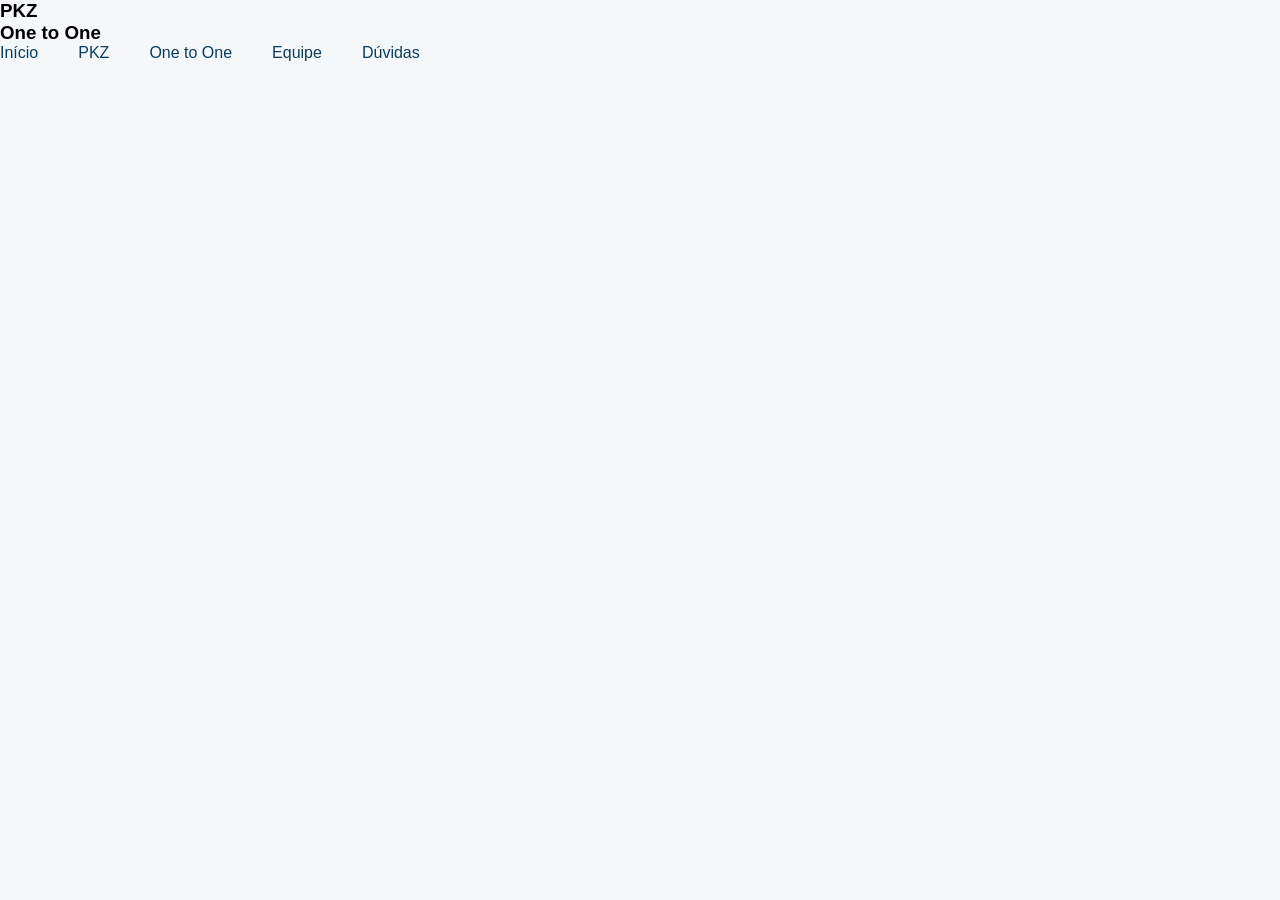
==== agendamento.html @ 72970abd "header" ====
<!doctype html>
<html lang="en">
  <head>
    <meta charset="UTF-8" />
    <meta name="viewport" content="width=device-width, initial-scale=1.0" />
    <title>Document</title>
    <link rel="stylesheet" href="style.css" />
  </head>
  <body>
    <header>
      <h3>PKZ</h3>
      <h3>One to One</h3>
      <header>
          <ul class="nav-links">
            <li>
              <a href="inicio.html">Início</a>
            </li>
            <li>
              <a href="PKZ.html">PKZ</a>
            </li>
            <li>
              <a href="OnetoOne.html">One to One</a>
            </li>
            <li>
              <a href="equipe.html">Equipe</a>
            </li>
            <li>
              <a href="duvidas.html">Dúvidas</a>
            </li>
          </ul>
        </nav>
      </header>
    </header>
  </body>
</html>
---- style.css ----
/*Códigos comentados para melhor organização e entendimento do CSS*/

* {
  margin: 0;
  padding: 0;
  box-sizing: border-box;
}

body {
  font-family: Arial, sans-serif;
  background-color: #f4f8fb; /* Fundo claro da página */
}

/* Barra de navegação principal */
.navbar {
  display: flex;
  justify-content: space-between;
  align-items: center;
  background-color: #f4f8fb; /* Fundo igual ao da página */
  padding: 1.5rem 3rem;
}

.nav-links {
  display: flex;
  list-style: none;
  gap: 2.5rem; /* Espaçamento largo entre os itens */
  align-items: center;
}

/* Estilo padrão dos links */
.nav-links a {
  color: #0b3c5d; /* Tom de azul escuro dos textos */
  text-decoration: none;
  font-size: 1rem;
  font-weight: 500;
  position: relative;
  padding-bottom: 6px; /* Espaço para a barrinha ativa */
  transition: color 0.2s ease;
}

.nav-links a:hover {
  color: #0077cc;
}
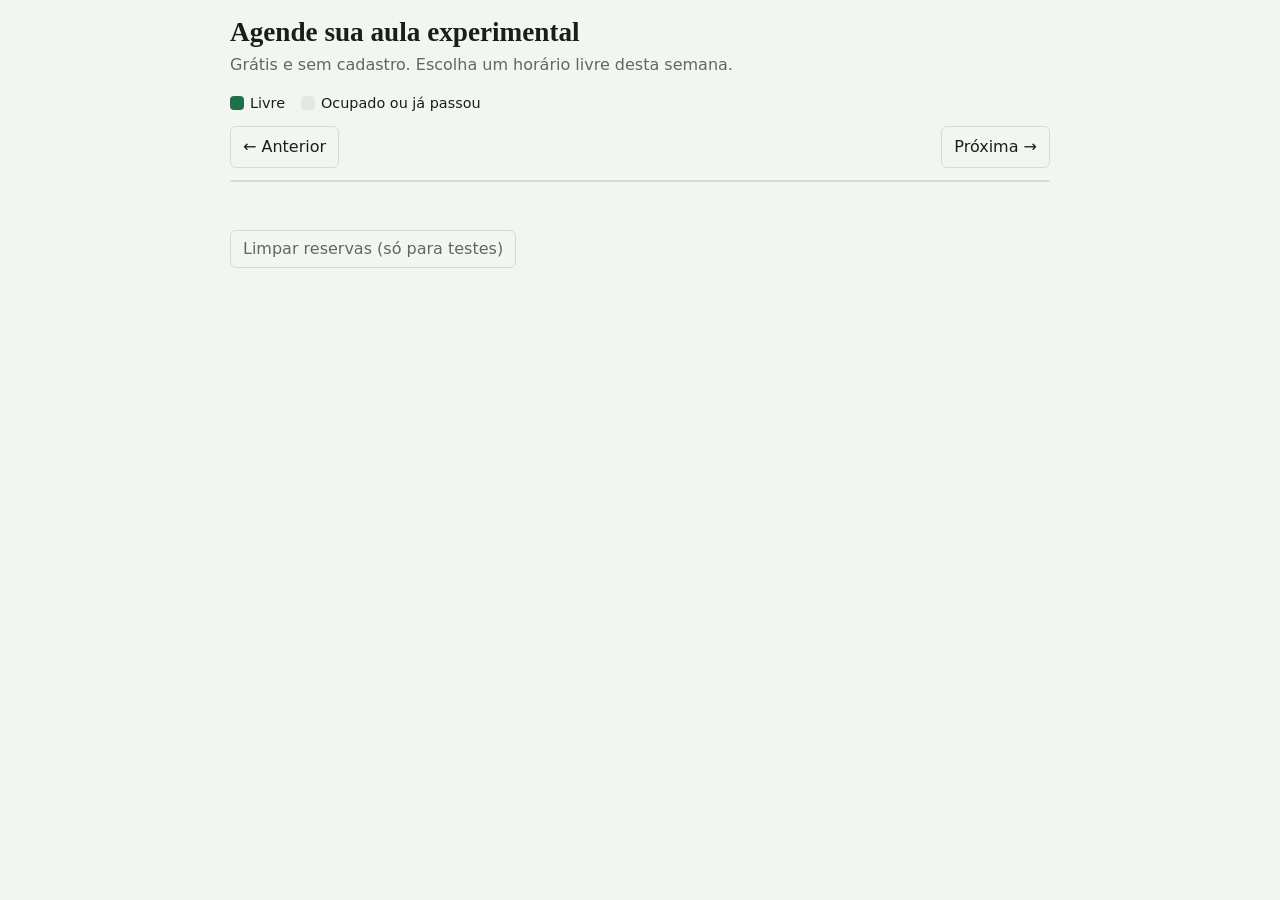
==== commit b49faebf: "agendamento" ====
--- a/agendamento.html
+++ b/agendamento.html
@@ -1,35 +1,90 @@
-<!doctype html>
-<html lang="en">
-  <head>
-    <meta charset="UTF-8" />
-    <meta name="viewport" content="width=device-width, initial-scale=1.0" />
-    <title>Document</title>
-    <link rel="stylesheet" href="style.css" />
-  </head>
-  <body>
-    <header>
-      <h3>PKZ</h3>
-      <h3>One to One</h3>
-      <header>
-          <ul class="nav-links">
-            <li>
-              <a href="inicio.html">Início</a>
-            </li>
-            <li>
-              <a href="PKZ.html">PKZ</a>
-            </li>
-            <li>
-              <a href="OnetoOne.html">One to One</a>
-            </li>
-            <li>
-              <a href="equipe.html">Equipe</a>
-            </li>
-            <li>
-              <a href="duvidas.html">Dúvidas</a>
-            </li>
-          </ul>
-        </nav>
-      </header>
-    </header>
-  </body>
+<!DOCTYPE html>
+<html lang="pt-BR">
+<head>
+<meta charset="utf-8">
+<meta name="viewport" content="width=device-width, initial-scale=1, viewport-fit=cover">
+<title>Aula experimental: agenda</title>
+<style>
+:root{
+  --bg:#f3f5f0;--fg:#16201a;--muted:#5d6a62;--card:#fff;--line:#d5dcd3;
+  --livre:#1f6f4a;--livre-fg:#fff;--ocupado:#e4e8e2;--ocupado-fg:#8a958d;--erro:#b3261e;
+  box-sizing:border-box;padding:16px;padding-top:calc(16px + env(safe-area-inset-top,0px));padding-bottom:calc(16px + env(safe-area-inset-bottom,0px));
+}
+@media (prefers-color-scheme:dark){:root:not([data-theme="light"]){
+  --bg:#101612;--fg:#e8efe9;--muted:#9aa89e;--card:#18211b;--line:#2b382f;
+  --livre:#4cc38a;--livre-fg:#08210f;--ocupado:#212c24;--ocupado-fg:#6b7a70;--erro:#ff8a80}}
+:root[data-theme="dark"]{
+  --bg:#101612;--fg:#e8efe9;--muted:#9aa89e;--card:#18211b;--line:#2b382f;
+  --livre:#4cc38a;--livre-fg:#08210f;--ocupado:#212c24;--ocupado-fg:#6b7a70;--erro:#ff8a80}
+html{scroll-padding-top:env(safe-area-inset-top,0px)}
+body{margin:0;background:var(--bg);color:var(--fg);font:16px/1.5 "Trebuchet MS",system-ui,sans-serif}
+main{max-width:820px;margin:0 auto}
+h1{font:700 1.7rem/1.2 Georgia,"Times New Roman",serif;margin:0 0 4px}
+p.sub{color:var(--muted);margin:0 0 16px}
+.legenda{display:flex;gap:16px;font-size:.9rem;margin-bottom:12px;flex-wrap:wrap}
+.legenda i{display:inline-block;width:14px;height:14px;border-radius:4px;vertical-align:-2px;margin-right:6px}
+.scroll{overflow-x:auto;background:var(--card);border:1px solid var(--line);border-radius:10px}
+table{border-collapse:collapse;width:100%;min-width:520px}
+th,td{padding:6px;text-align:center;border-bottom:1px solid var(--line)}
+th{font-weight:600;font-size:.9rem}
+th small{display:block;color:var(--muted);font-weight:400}
+tbody th{color:var(--muted);font-weight:400;width:64px}
+tr:last-child th,tr:last-child td{border-bottom:0}
+.slot{width:100%;min-height:36px;border:0;border-radius:6px;font:inherit;font-size:.85rem;cursor:pointer;background:var(--livre);color:var(--livre-fg)}
+.slot:hover{filter:brightness(1.1)}
+.slot:disabled{background:var(--ocupado);color:var(--ocupado-fg);cursor:not-allowed;filter:none}
+.slot:focus-visible,button:focus-visible,input:focus-visible{outline:3px solid var(--fg);outline-offset:2px}
+#status{min-height:1.5em;margin:12px 0;font-weight:600}
+#status.erro{color:var(--erro)}
+.reset{background:none;border:1px solid var(--line);color:var(--muted);border-radius:6px;padding:6px 12px;font:inherit;cursor:pointer}
+dialog{border:1px solid var(--line);border-radius:12px;background:var(--card);color:var(--fg);padding:20px;width:min(92vw,380px)}
+dialog::backdrop{background:rgba(0,0,0,.5)}
+dialog h2{margin:0 0 4px;font:700 1.25rem Georgia,serif}
+label{display:block;margin-top:12px;font-size:.9rem}
+input{width:100%;box-sizing:border-box;margin-top:4px;padding:10px;font:inherit;border:1px solid var(--line);border-radius:6px;background:var(--bg);color:var(--fg)}
+.acoes{display:flex;gap:8px;margin-top:18px;justify-content:flex-end}
+.acoes button{padding:10px 16px;border-radius:6px;font:inherit;cursor:pointer;border:1px solid var(--line);background:none;color:var(--fg)}
+.acoes button[type=submit]{background:var(--livre);color:var(--livre-fg);border-color:var(--livre);font-weight:600}
+.acoes button:disabled{opacity:.6;cursor:wait}
+.nav{display:flex;align-items:center;justify-content:space-between;gap:8px;margin-bottom:12px}
+.nav button{background:none;border:1px solid var(--line);color:var(--fg);border-radius:6px;padding:8px 12px;font:inherit;cursor:pointer}
+.nav button:disabled{opacity:.4;cursor:not-allowed}
+#semanaTexto{font-weight:600;text-align:center}
+</style>
+</head>
+<body>
+<main>
+  <h1>Agende sua aula experimental</h1>
+  <p class="sub">Grátis e sem cadastro. Escolha um horário livre desta semana.</p>
+  <div class="legenda">
+    <span><i style="background:var(--livre)"></i>Livre</span>
+    <span><i style="background:var(--ocupado)"></i>Ocupado ou já passou</span>
+  </div>
+  <div class="nav">
+    <button id="anterior" type="button">← Anterior</button>
+    <span id="semanaTexto"></span>
+    <button id="proxima" type="button">Próxima →</button>
+  </div>
+  <div class="scroll"><table id="grade" aria-label="Horários da semana"></table></div>
+  <div id="status" role="status" aria-live="polite"></div>
+  <button class="reset" id="reset">Limpar reservas (só para testes)</button>
+</main>
+
+<dialog id="modal">
+  <form id="form">
+    <h2>Confirmar horário</h2>
+    <div id="resumo" style="color:var(--muted)"></div>
+    <label>Nome <input name="nome" required minlength="2" autocomplete="name"></label>
+    <label>E-mail <input name="email" type="email" required autocomplete="email"></label>
+    <label>Telefone <input name="telefone" type="tel" required pattern="[0-9 ()+\-]{8,}" title="Use só números, espaços, parênteses ou hífen" autocomplete="tel"></label>
+    <div id="erroForm" class="erro" style="color:var(--erro);min-height:1.4em;margin-top:8px"></div>
+    <div class="acoes">
+      <button type="button" id="cancelar">Cancelar</button>
+      <button type="submit" id="confirmar">Reservar</button>
+    </div>
+  </form>
+</dialog>
+
+<script src="script.js"></script>
+</body>
 </html>
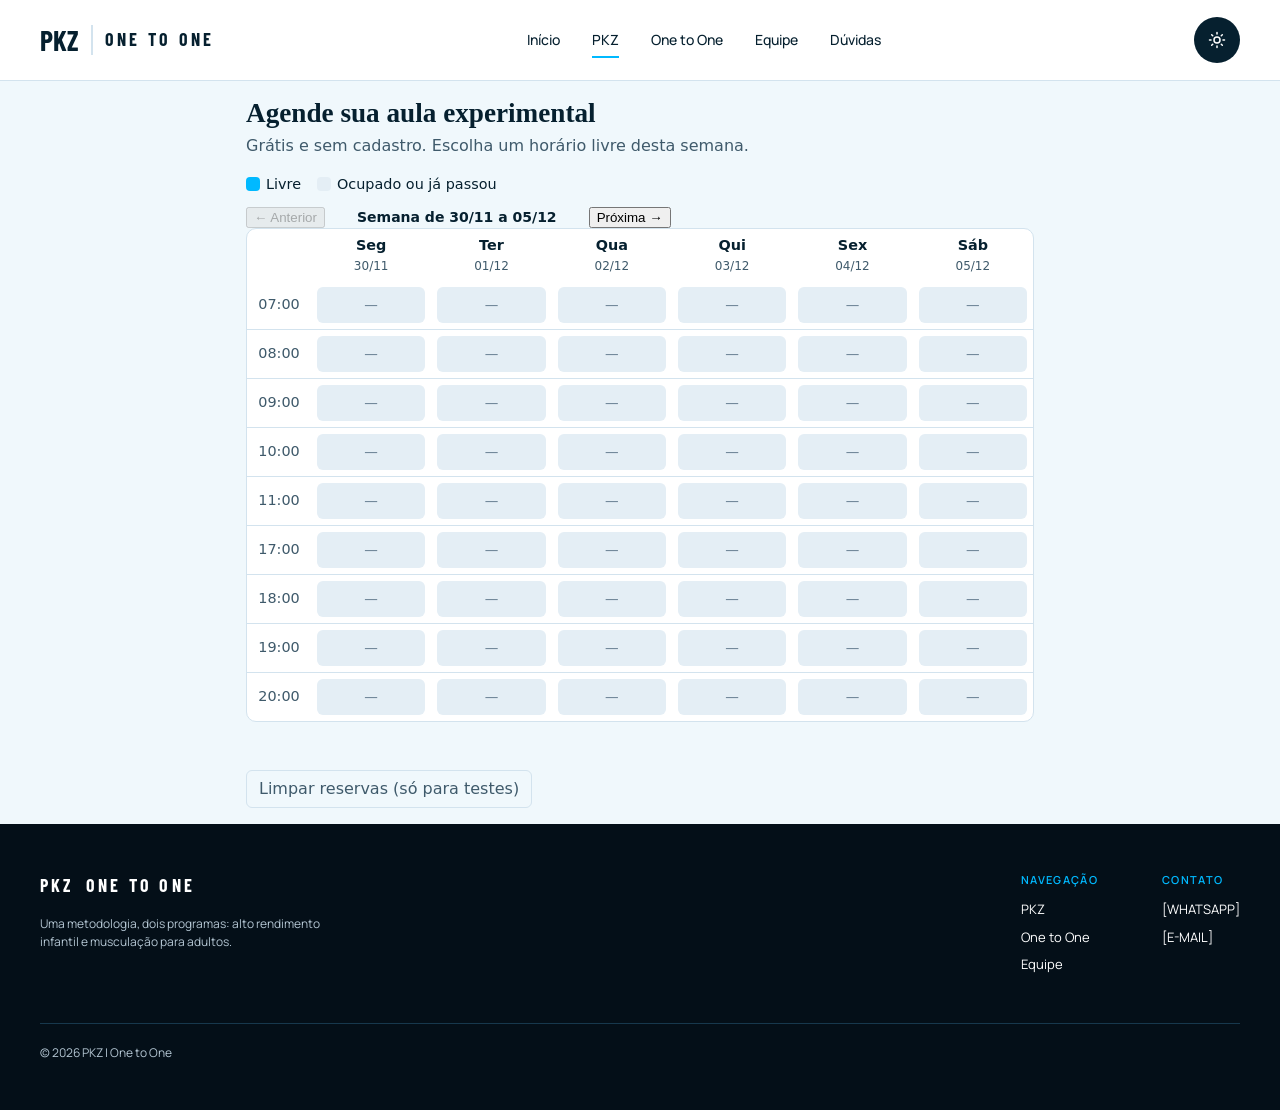
==== commit 5f055ef4: "agendamento" ====
--- a/agendamento.html
+++ b/agendamento.html
@@ -1,90 +1,696 @@
-<!DOCTYPE html>
+<!doctype html>
 <html lang="pt-BR">
-<head>
-<meta charset="utf-8">
-<meta name="viewport" content="width=device-width, initial-scale=1, viewport-fit=cover">
-<title>Aula experimental: agenda</title>
-<style>
-:root{
-  --bg:#f3f5f0;--fg:#16201a;--muted:#5d6a62;--card:#fff;--line:#d5dcd3;
-  --livre:#1f6f4a;--livre-fg:#fff;--ocupado:#e4e8e2;--ocupado-fg:#8a958d;--erro:#b3261e;
-  box-sizing:border-box;padding:16px;padding-top:calc(16px + env(safe-area-inset-top,0px));padding-bottom:calc(16px + env(safe-area-inset-bottom,0px));
-}
-@media (prefers-color-scheme:dark){:root:not([data-theme="light"]){
-  --bg:#101612;--fg:#e8efe9;--muted:#9aa89e;--card:#18211b;--line:#2b382f;
-  --livre:#4cc38a;--livre-fg:#08210f;--ocupado:#212c24;--ocupado-fg:#6b7a70;--erro:#ff8a80}}
-:root[data-theme="dark"]{
-  --bg:#101612;--fg:#e8efe9;--muted:#9aa89e;--card:#18211b;--line:#2b382f;
-  --livre:#4cc38a;--livre-fg:#08210f;--ocupado:#212c24;--ocupado-fg:#6b7a70;--erro:#ff8a80}
-html{scroll-padding-top:env(safe-area-inset-top,0px)}
-body{margin:0;background:var(--bg);color:var(--fg);font:16px/1.5 "Trebuchet MS",system-ui,sans-serif}
-main{max-width:820px;margin:0 auto}
-h1{font:700 1.7rem/1.2 Georgia,"Times New Roman",serif;margin:0 0 4px}
-p.sub{color:var(--muted);margin:0 0 16px}
-.legenda{display:flex;gap:16px;font-size:.9rem;margin-bottom:12px;flex-wrap:wrap}
-.legenda i{display:inline-block;width:14px;height:14px;border-radius:4px;vertical-align:-2px;margin-right:6px}
-.scroll{overflow-x:auto;background:var(--card);border:1px solid var(--line);border-radius:10px}
-table{border-collapse:collapse;width:100%;min-width:520px}
-th,td{padding:6px;text-align:center;border-bottom:1px solid var(--line)}
-th{font-weight:600;font-size:.9rem}
-th small{display:block;color:var(--muted);font-weight:400}
-tbody th{color:var(--muted);font-weight:400;width:64px}
-tr:last-child th,tr:last-child td{border-bottom:0}
-.slot{width:100%;min-height:36px;border:0;border-radius:6px;font:inherit;font-size:.85rem;cursor:pointer;background:var(--livre);color:var(--livre-fg)}
-.slot:hover{filter:brightness(1.1)}
-.slot:disabled{background:var(--ocupado);color:var(--ocupado-fg);cursor:not-allowed;filter:none}
-.slot:focus-visible,button:focus-visible,input:focus-visible{outline:3px solid var(--fg);outline-offset:2px}
-#status{min-height:1.5em;margin:12px 0;font-weight:600}
-#status.erro{color:var(--erro)}
-.reset{background:none;border:1px solid var(--line);color:var(--muted);border-radius:6px;padding:6px 12px;font:inherit;cursor:pointer}
-dialog{border:1px solid var(--line);border-radius:12px;background:var(--card);color:var(--fg);padding:20px;width:min(92vw,380px)}
-dialog::backdrop{background:rgba(0,0,0,.5)}
-dialog h2{margin:0 0 4px;font:700 1.25rem Georgia,serif}
-label{display:block;margin-top:12px;font-size:.9rem}
-input{width:100%;box-sizing:border-box;margin-top:4px;padding:10px;font:inherit;border:1px solid var(--line);border-radius:6px;background:var(--bg);color:var(--fg)}
-.acoes{display:flex;gap:8px;margin-top:18px;justify-content:flex-end}
-.acoes button{padding:10px 16px;border-radius:6px;font:inherit;cursor:pointer;border:1px solid var(--line);background:none;color:var(--fg)}
-.acoes button[type=submit]{background:var(--livre);color:var(--livre-fg);border-color:var(--livre);font-weight:600}
-.acoes button:disabled{opacity:.6;cursor:wait}
-.nav{display:flex;align-items:center;justify-content:space-between;gap:8px;margin-bottom:12px}
-.nav button{background:none;border:1px solid var(--line);color:var(--fg);border-radius:6px;padding:8px 12px;font:inherit;cursor:pointer}
-.nav button:disabled{opacity:.4;cursor:not-allowed}
-#semanaTexto{font-weight:600;text-align:center}
+  <head>
+    <meta charset="utf-8" />
+    <meta
+      name="viewport"
+      content="width=device-width, initial-scale=1, viewport-fit=cover"
+    />
+    <title>Aula experimental: agenda</title>
+    <style>
+@import url("https://fonts.googleapis.com/css2?family=Barlow+Condensed:wght@600;700&family=Manrope:wght@400;500;600;700&display=swap");
+ 
+/* ---------- Colors (site palette) ---------- */
+:root {
+  /* page */
+  --bg: #f0f8fc;
+  --fg: #06202f;
+  --muted: #3f5a6b;
+  --card: #fff;
+  --line: #d3e3ee;
+  --livre: #00b9ff;
+  --livre-fg: #04202f;
+  --ocupado: #e4eef5;
+  --ocupado-fg: #6a8193;
+  --erro: #b3261e;
+ 
+  /* header / footer */
+  --accent: #00b9ff;
+  --on-accent: #04202f;
+  --bg-header: #ffffff;
+  --brand: #06202f;
+  --toggle-bg: #06202f;
+  --toggle-fg: #ffffff;
+  --footer-bg: #040f18;
+ 
+  --font-head: "Barlow Condensed", "Arial Narrow", sans-serif;
+  --font-body: "Manrope", system-ui, sans-serif;
+ 
+  --gutter: 20px;
+  --side: 20px;
+  --header-h: 64px;
+}
+@media (prefers-color-scheme: dark) {
+  :root:not([data-theme="light"]) {
+    --bg: #0a2234;
+    --fg: #ffffff;
+    --muted: #b4c6d3;
+    --card: #07151f;
+    --line: #17384d;
+    --livre: #00b9ff;
+    --livre-fg: #04202f;
+    --ocupado: #17384d;
+    --ocupado-fg: #6f8a9c;
+    --erro: #ff8a80;
+    --bg-header: #051622;
+    --brand: #00b9ff;
+    --toggle-bg: #ffffff;
+    --toggle-fg: #04202f;
+  }
+}
+:root[data-theme="dark"] {
+  --bg: #0a2234;
+  --fg: #ffffff;
+  --muted: #b4c6d3;
+  --card: #07151f;
+  --line: #17384d;
+  --livre: #00b9ff;
+  --livre-fg: #04202f;
+  --ocupado: #17384d;
+  --ocupado-fg: #6f8a9c;
+  --erro: #ff8a80;
+  --bg-header: #051622;
+  --brand: #00b9ff;
+  --toggle-bg: #ffffff;
+  --toggle-fg: #04202f;
+}
+ 
+/* ---------- Base ---------- */
+*,
+*::before,
+*::after {
+  box-sizing: border-box;
+}
+html {
+  scroll-padding-top: env(safe-area-inset-top, 0px);
+}
+body {
+  margin: 0;
+  background: var(--bg);
+  color: var(--fg);
+  font:
+    16px/1.5 "Trebuchet MS",
+    system-ui,
+    sans-serif;
+}
+ 
+/* ==========================================================
+   HEADER (mobile: hamburger)
+   ========================================================== */
+.container {
+  width: min(1200px, 100% - 2 * var(--side));
+  margin-inline: auto;
+}
+.header {
+  position: sticky;
+  top: 0;
+  z-index: 10;
+  background: var(--bg-header);
+  border-bottom: 1px solid var(--line);
+  font-family: var(--font-body);
+}
+.header__inner {
+  display: flex;
+  align-items: center;
+  gap: 12px;
+  height: var(--header-h);
+}
+.header a,
+.site-footer a {
+  color: inherit;
+  text-decoration: none;
+}
+ 
+.logo {
+  display: flex;
+  align-items: center;
+  gap: 10px;
+  font-family: var(--font-head);
+  font-weight: 700;
+}
+.logo b {
+  padding-right: 10px;
+  border-right: 2px solid var(--line);
+  color: var(--brand);
+  font-size: 24px;
+  line-height: 1.1;
+}
+.logo span {
+  font-size: 15px;
+  letter-spacing: 0.16em;
+  text-transform: uppercase;
+}
+ 
+/* Mobile nav = dropdown under the header, closed by default */
+.nav {
+  position: absolute;
+  top: 100%;
+  left: 0;
+  right: 0;
+  display: none;
+  flex-direction: column;
+  gap: 4px;
+  padding: 8px var(--side) 20px;
+  background: var(--bg-header);
+  border-bottom: 1px solid var(--line);
+  font-size: 16px;
+  font-weight: 500;
+}
+.nav.is-open {
+  display: flex;
+}
+.nav a {
+  width: fit-content;
+  padding: 10px 0;
+  border-bottom: 2px solid transparent;
+}
+.nav a:hover {
+  color: var(--accent);
+}
+.nav a.is-active {
+  border-color: var(--accent);
+}
+ 
+.icon-btn {
+  display: grid;
+  place-items: center;
+  width: 40px;
+  height: 40px;
+  margin-left: auto;
+  border: 0;
+  border-radius: 50%;
+  background: var(--toggle-bg);
+  color: var(--toggle-fg);
+  cursor: pointer;
+}
+ 
+/* Hamburger button (2 bars that turn into an X when open) */
+.menu-btn {
+  display: grid;
+  place-content: center;
+  gap: 6px;
+  width: 40px;
+  height: 40px;
+  border: 0;
+  background: none;
+  cursor: pointer;
+}
+.menu-btn span {
+  display: block;
+  width: 24px;
+  height: 2px;
+  background: var(--fg);
+  transition: transform 0.2s;
+}
+.menu-btn[aria-expanded="true"] span:nth-child(1) {
+  transform: translateY(4px) rotate(45deg);
+}
+.menu-btn[aria-expanded="true"] span:nth-child(2) {
+  transform: translateY(-4px) rotate(-45deg);
+}
+ 
+/* ==========================================================
+   FOOTER
+   ========================================================== */
+.site-footer {
+  display: grid;
+  grid-template-columns: 1fr 1fr;
+  gap: 32px;
+  padding: 40px var(--gutter);
+  background: var(--footer-bg);
+  color: #fff;
+  font-family: var(--font-body);
+  line-height: 1.5;
+}
+.footer-brand {
+  grid-column: 1 / -1;
+}
+.site-footer .logo b {
+  color: var(--accent);
+  border-color: #17384d;
+}
+.footer-brand p {
+  max-width: 280px;
+  margin: 16px 0 0;
+  color: #b4c6d3;
+  font-size: 12px;
+}
+.site-footer ul {
+  margin: 0;
+  padding: 0;
+  list-style: none;
+}
+.footer-nav h3,
+.footer-contact h3 {
+  margin: 0 0 12px;
+  color: var(--accent);
+  font-family: var(--font-body);
+  font-size: 11px;
+  font-weight: 600;
+  letter-spacing: 0.12em;
+  line-height: 1.5;
+}
+.footer-nav a,
+.footer-contact a {
+  display: block;
+  margin-bottom: 8px;
+  font-size: 13px;
+}
+.footer-nav a:hover,
+.footer-contact a:hover {
+  color: var(--accent);
+}
+.copyright {
+  grid-column: 1 / -1;
+  margin: 0;
+  padding-top: 20px;
+  border-top: 1px solid #17384d;
+  color: #b4c6d3;
+  font-size: 12px;
+}
+ 
+a:focus-visible {
+  outline: 2px solid var(--accent);
+  outline-offset: 3px;
+}
+ 
+/* ==========================================================
+   BOOKING PAGE
+   ========================================================== */
+main {
+  max-width: 820px;
+  margin: 0 auto;
+  padding: 16px;
+}
+h1 {
+  font:
+    700 1.7rem/1.2 Georgia,
+    "Times New Roman",
+    serif;
+  margin: 0 0 4px;
+}
+p.sub {
+  color: var(--muted);
+  margin: 0 0 16px;
+}
+.legenda {
+  display: flex;
+  gap: 16px;
+  font-size: 0.9rem;
+  margin-bottom: 12px;
+  flex-wrap: wrap;
+}
+.legenda i {
+  display: inline-block;
+  width: 14px;
+  height: 14px;
+  border-radius: 4px;
+  vertical-align: -2px;
+  margin-right: 6px;
+}
+.legenda .livre {
+  background: var(--livre);
+}
+.legenda .ocupado {
+  background: var(--ocupado);
+}
+.scroll {
+  overflow-x: auto;
+  background: var(--card);
+  border: 1px solid var(--line);
+  border-radius: 10px;
+}
+table {
+  border-collapse: collapse;
+  width: 100%;
+  min-width: 520px;
+}
+th,
+td {
+  padding: 6px;
+  text-align: center;
+  border-bottom: 1px solid var(--line);
+}
+th {
+  font-weight: 600;
+  font-size: 0.9rem;
+}
+th small {
+  display: block;
+  color: var(--muted);
+  font-weight: 400;
+}
+tbody th {
+  color: var(--muted);
+  font-weight: 400;
+  width: 64px;
+}
+tr:last-child th,
+tr:last-child td {
+  border-bottom: 0;
+}
+.slot {
+  width: 100%;
+  min-height: 36px;
+  border: 0;
+  border-radius: 6px;
+  font: inherit;
+  font-size: 0.85rem;
+  cursor: pointer;
+  background: var(--livre);
+  color: var(--livre-fg);
+}
+.slot:hover {
+  filter: brightness(1.1);
+}
+.slot:disabled {
+  background: var(--ocupado);
+  color: var(--ocupado-fg);
+  cursor: not-allowed;
+  filter: none;
+}
+.slot:focus-visible,
+button:focus-visible,
+input:focus-visible {
+  outline: 3px solid var(--fg);
+  outline-offset: 2px;
+}
+#status {
+  min-height: 1.5em;
+  margin: 12px 0;
+  font-weight: 600;
+}
+#status.erro {
+  color: var(--erro);
+}
+.reset {
+  background: none;
+  border: 1px solid var(--line);
+  color: var(--muted);
+  border-radius: 6px;
+  padding: 6px 12px;
+  font: inherit;
+  cursor: pointer;
+}
+dialog {
+  border: 1px solid var(--line);
+  border-radius: 12px;
+  background: var(--card);
+  color: var(--fg);
+  padding: 20px;
+  width: min(92vw, 380px);
+}
+dialog::backdrop {
+  background: rgba(0, 0, 0, 0.5);
+}
+dialog h2 {
+  margin: 0 0 4px;
+  font:
+    700 1.25rem Georgia,
+    serif;
+}
+#resumo {
+  color: var(--muted);
+}
+label {
+  display: block;
+  margin-top: 12px;
+  font-size: 0.9rem;
+}
+input {
+  width: 100%;
+  box-sizing: border-box;
+  margin-top: 4px;
+  padding: 10px;
+  font: inherit;
+  border: 1px solid var(--line);
+  border-radius: 6px;
+  background: var(--bg);
+  color: var(--fg);
+}
+#erroForm {
+  min-height: 1.4em;
+  margin-top: 8px;
+  color: var(--erro);
+}
+.acoes {
+  display: flex;
+  gap: 8px;
+  margin-top: 18px;
+  justify-content: flex-end;
+}
+.acoes button {
+  padding: 10px 16px;
+  border-radius: 6px;
+  font: inherit;
+  cursor: pointer;
+  border: 1px solid var(--line);
+  background: none;
+  color: var(--fg);
+}
+.acoes button[type="submit"] {
+  background: var(--livre);
+  color: var(--livre-fg);
+  border-color: var(--livre);
+  font-weight: 600;
+}
+.acoes button:disabled {
+  opacity: 0.6;
+  cursor: wait;
+}
+.semana-nav {
+  display: flex;
+  align-items: center;
+  justify-content: space-between;
+  gap: 8px;
+  margin-bottom: 12px;
+}
+.semana-nav button {
+  background: none;
+  border: 1px solid var(--line);
+  color: var(--fg);
+  border-radius: 6px;
+  padding: 8px 12px;
+  font: inherit;
+  cursor: pointer;
+}
+.semana-nav button:disabled {
+  opacity: 0.4;
+  cursor: not-allowed;
+}
+#semanaTexto {
+  font-weight: 600;
+  text-align: center;
+}
+ 
+/* ==========================================================
+   TABLET (min-width: 768px) - hamburger disappears
+   ========================================================== */
+@media (min-width: 768px) {
+  :root {
+    --gutter: 32px;
+    --side: 32px;
+    --header-h: 80px;
+  }
+ 
+  .header__inner {
+    gap: 24px;
+  }
+  .menu-btn {
+    display: none;
+  }
+  .nav {
+    position: static;
+    display: flex;
+    flex-direction: row;
+    gap: 24px;
+    margin-inline: auto;
+    padding: 0;
+    background: none;
+    border: 0;
+    font-size: 14px;
+  }
+  .nav a {
+    padding: 6px 0;
+  }
+  .icon-btn {
+    width: 46px;
+    height: 46px;
+    margin-left: 0;
+  }
+ 
+  .site-footer {
+    grid-template-columns: 1fr auto auto;
+    gap: 40px 48px;
+  }
+  .footer-brand {
+    grid-column: auto;
+  }
+}
+ 
+/* ==========================================================
+   DESKTOP (min-width: 1024px)
+   ========================================================== */
+@media (min-width: 1024px) {
+  :root {
+    --gutter: max(24px, calc((100% - 1200px) / 2));
+    --side: 24px;
+  }
+ 
+  .logo {
+    gap: 12px;
+  }
+  .logo b {
+    padding-right: 12px;
+    font-size: 28px;
+  }
+  .logo span {
+    font-size: 18px;
+    letter-spacing: 0.18em;
+  }
+  .nav {
+    gap: 32px;
+  }
+ 
+  .site-footer {
+    gap: 40px 64px;
+    padding: 48px var(--gutter);
+  }
+}
 </style>
-</head>
-<body>
-<main>
-  <h1>Agende sua aula experimental</h1>
-  <p class="sub">Grátis e sem cadastro. Escolha um horário livre desta semana.</p>
-  <div class="legenda">
-    <span><i style="background:var(--livre)"></i>Livre</span>
-    <span><i style="background:var(--ocupado)"></i>Ocupado ou já passou</span>
-  </div>
-  <div class="nav">
-    <button id="anterior" type="button">← Anterior</button>
-    <span id="semanaTexto"></span>
-    <button id="proxima" type="button">Próxima →</button>
-  </div>
-  <div class="scroll"><table id="grade" aria-label="Horários da semana"></table></div>
-  <div id="status" role="status" aria-live="polite"></div>
-  <button class="reset" id="reset">Limpar reservas (só para testes)</button>
-</main>
+  </head>
+  <body>
+     <header class="header">
+      <div class="container header__inner">
+        <a href="landing-page.html" class="logo"><b>PKZ</b><span>One to One</span></a>
+        <nav class="nav" id="nav" aria-label="Principal">
+          <a href="landing-page.html">Início</a>
+          <a href="PKZ.html" class="is-active" aria-current="page">PKZ</a>
+          <a href="OnetoOne.html">One to One</a>
+          <a href="equipe.html">Equipe</a>
+          <a href="duvidas.html">Dúvidas</a>
+        </nav>
+        <button
+          class="icon-btn"
+          id="themeToggle"
+          aria-label="Alternar tema claro/escuro"
+        >
+          <svg
+            viewBox="0 0 24 24"
+            width="18"
+            height="18"
+            fill="none"
+            stroke="currentColor"
+            stroke-width="2"
+            stroke-linecap="round"
+          >
+            <circle cx="12" cy="12" r="4" />
+            <path
+              d="M12 2v2M12 20v2M4.9 4.9l1.4 1.4M17.7 17.7l1.4 1.4M2 12h2M20 12h2M4.9 19.1l1.4-1.4M17.7 6.3l1.4-1.4"
+            />
+          </svg>
+        </button>
+        <button
+          class="menu-btn"
+          id="menuBtn"
+          aria-label="Abrir menu"
+          aria-expanded="false"
+        >
+          <span></span><span></span>
+        </button>
+      </div>
+    </header>
+    <main>
+      <h1>Agende sua aula experimental</h1>
+      <p class="sub">
+        Grátis e sem cadastro. Escolha um horário livre desta semana.
+      </p>
+      <div class="legenda">
+        <span><i style="background: var(--livre)"></i>Livre</span>
+        <span
+          ><i style="background: var(--ocupado)"></i>Ocupado ou já passou</span
+        >
+      </div>
+      <div class="nav">
+        <button id="anterior" type="button">← Anterior</button>
+        <span id="semanaTexto"></span>
+        <button id="proxima" type="button">Próxima →</button>
+      </div>
+      <div class="scroll">
+        <table id="grade" aria-label="Horários da semana"></table>
+      </div>
+      <div id="status" role="status" aria-live="polite"></div>
+      <button class="reset" id="reset">Limpar reservas (só para testes)</button>
+    </main>
+    <footer class="site-footer">
+      <div class="footer-brand">
+        <a
+          class="logo"
+          href="landing-page.html"
+          aria-label="PKZ One to One - página inicial"
+        >
+          <span class="logo-main">PKZ</span>
+          <span class="logo-secondary">One to One</span>
+        </a>
+        <p>
+          Uma metodologia, dois programas: alto rendimento infantil e musculação
+          para adultos.
+        </p>
+      </div>
 
-<dialog id="modal">
-  <form id="form">
-    <h2>Confirmar horário</h2>
-    <div id="resumo" style="color:var(--muted)"></div>
-    <label>Nome <input name="nome" required minlength="2" autocomplete="name"></label>
-    <label>E-mail <input name="email" type="email" required autocomplete="email"></label>
-    <label>Telefone <input name="telefone" type="tel" required pattern="[0-9 ()+\-]{8,}" title="Use só números, espaços, parênteses ou hífen" autocomplete="tel"></label>
-    <div id="erroForm" class="erro" style="color:var(--erro);min-height:1.4em;margin-top:8px"></div>
-    <div class="acoes">
-      <button type="button" id="cancelar">Cancelar</button>
-      <button type="submit" id="confirmar">Reservar</button>
-    </div>
-  </form>
-</dialog>
+      <nav class="footer-nav" aria-label="Navegação do rodapé">
+        <h3>NAVEGAÇÃO</h3>
+        <ul>
+          <li><a href="PKZ.html">PKZ</a></li>
+          <li><a href="OnetoOne.html">One to One</a></li>
+          <li><a href="equipe.html">Equipe</a></li>
+        </ul>
+      </nav>
 
-<script src="script.js"></script>
-</body>
+      <div class="footer-contact">
+        <h3>CONTATO</h3>
+        <ul>
+          <li><a href="#">[WHATSAPP]</a></li>
+          <li><a href="#">[E-MAIL]</a></li>
+        </ul>
+      </div>
+
+      <p class="copyright">&copy; 2026 PKZ | One to One</p>
+    </footer>
+
+    <dialog id="modal">
+      <form id="form">
+        <h2>Confirmar horário</h2>
+        <div id="resumo" style="color: var(--muted)"></div>
+        <label
+          >Nome <input name="nome" required minlength="2" autocomplete="name"
+        /></label>
+        <label
+          >E-mail
+          <input name="email" type="email" required autocomplete="email"
+        /></label>
+        <label
+          >Telefone
+          <input
+            name="telefone"
+            type="tel"
+            required
+            pattern="[0-9 ()+\-]{8,}"
+            title="Use só números, espaços, parênteses ou hífen"
+            autocomplete="tel"
+        /></label>
+        <div
+          id="erroForm"
+          class="erro"
+          style="color: var(--erro); min-height: 1.4em; margin-top: 8px"
+        ></div>
+        <div class="acoes">
+          <button type="button" id="cancelar">Cancelar</button>
+          <button type="submit" id="confirmar">Reservar</button>
+        </div>
+      </form>
+    </dialog>
+
+    <script src="script-agn.js"></script>
+  </body>
 </html>
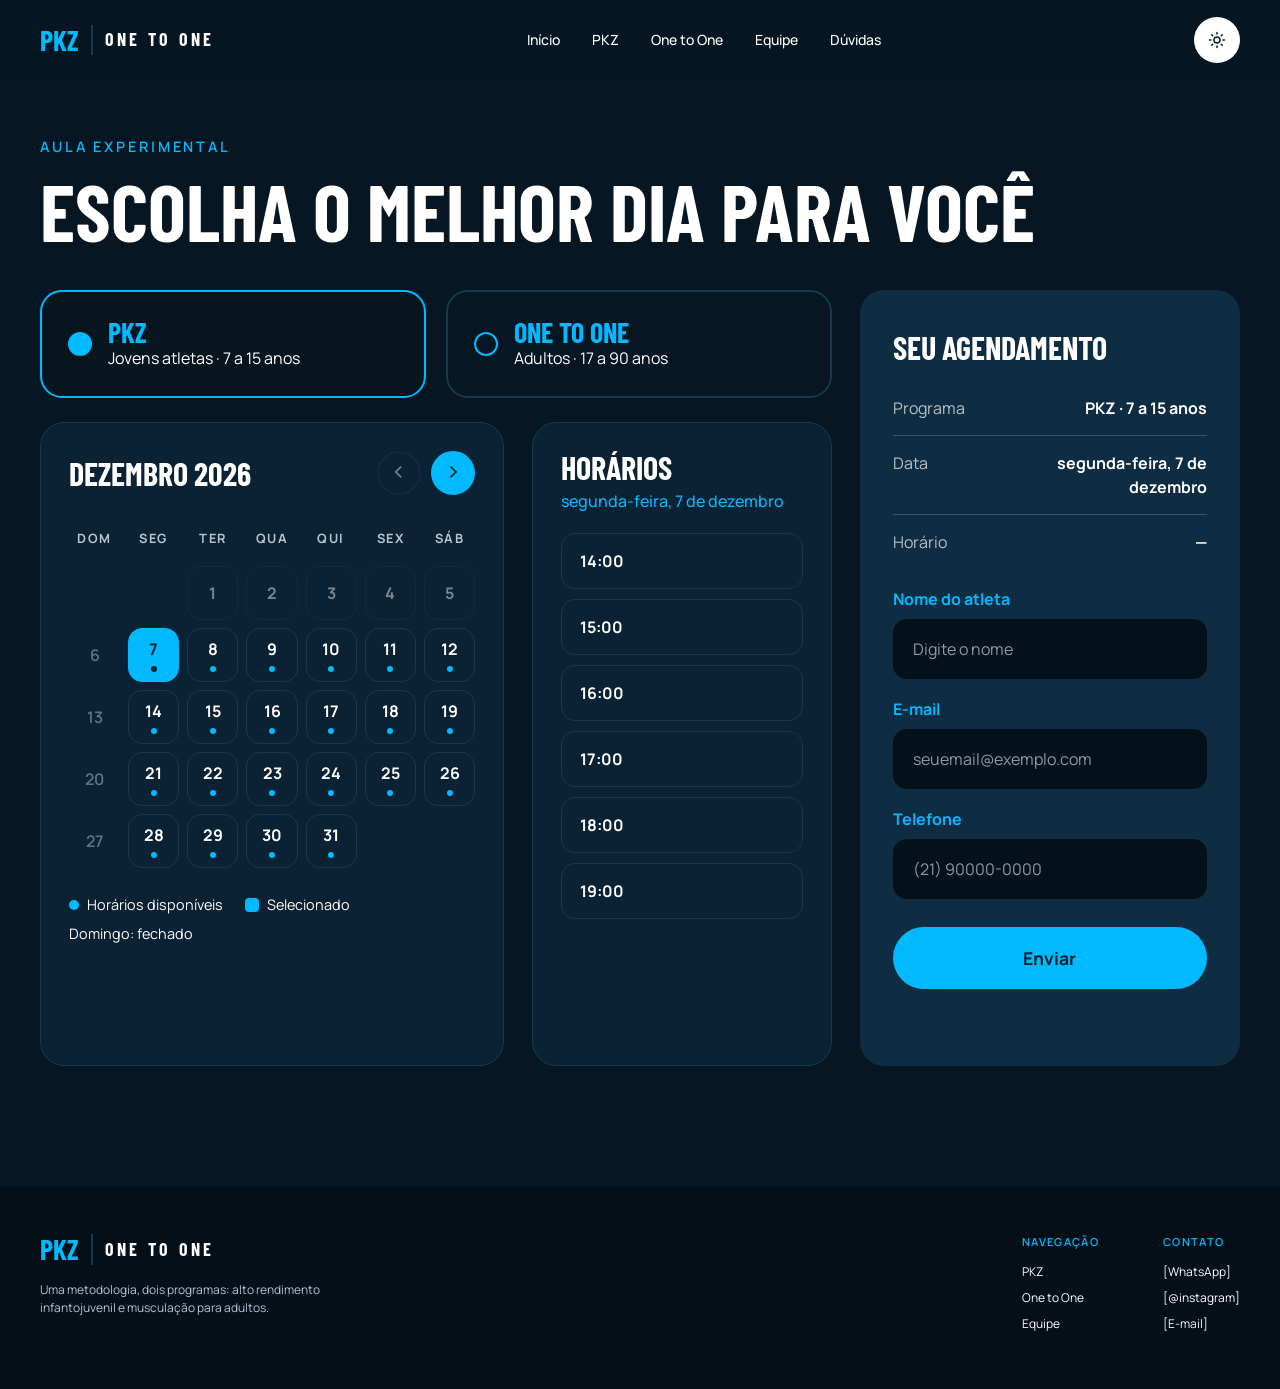
==== commit 23f32c81: "Agendamento html, css e js" ====
--- a/agendamento.html
+++ b/agendamento.html
@@ -1,696 +1,118 @@
-<!doctype html>
+<!DOCTYPE html>
 <html lang="pt-BR">
-  <head>
-    <meta charset="utf-8" />
-    <meta
-      name="viewport"
-      content="width=device-width, initial-scale=1, viewport-fit=cover"
-    />
-    <title>Aula experimental: agenda</title>
-    <style>
-@import url("https://fonts.googleapis.com/css2?family=Barlow+Condensed:wght@600;700&family=Manrope:wght@400;500;600;700&display=swap");
- 
-/* ---------- Colors (site palette) ---------- */
-:root {
-  /* page */
-  --bg: #f0f8fc;
-  --fg: #06202f;
-  --muted: #3f5a6b;
-  --card: #fff;
-  --line: #d3e3ee;
-  --livre: #00b9ff;
-  --livre-fg: #04202f;
-  --ocupado: #e4eef5;
-  --ocupado-fg: #6a8193;
-  --erro: #b3261e;
- 
-  /* header / footer */
-  --accent: #00b9ff;
-  --on-accent: #04202f;
-  --bg-header: #ffffff;
-  --brand: #06202f;
-  --toggle-bg: #06202f;
-  --toggle-fg: #ffffff;
-  --footer-bg: #040f18;
- 
-  --font-head: "Barlow Condensed", "Arial Narrow", sans-serif;
-  --font-body: "Manrope", system-ui, sans-serif;
- 
-  --gutter: 20px;
-  --side: 20px;
-  --header-h: 64px;
-}
-@media (prefers-color-scheme: dark) {
-  :root:not([data-theme="light"]) {
-    --bg: #0a2234;
-    --fg: #ffffff;
-    --muted: #b4c6d3;
-    --card: #07151f;
-    --line: #17384d;
-    --livre: #00b9ff;
-    --livre-fg: #04202f;
-    --ocupado: #17384d;
-    --ocupado-fg: #6f8a9c;
-    --erro: #ff8a80;
-    --bg-header: #051622;
-    --brand: #00b9ff;
-    --toggle-bg: #ffffff;
-    --toggle-fg: #04202f;
-  }
-}
-:root[data-theme="dark"] {
-  --bg: #0a2234;
-  --fg: #ffffff;
-  --muted: #b4c6d3;
-  --card: #07151f;
-  --line: #17384d;
-  --livre: #00b9ff;
-  --livre-fg: #04202f;
-  --ocupado: #17384d;
-  --ocupado-fg: #6f8a9c;
-  --erro: #ff8a80;
-  --bg-header: #051622;
-  --brand: #00b9ff;
-  --toggle-bg: #ffffff;
-  --toggle-fg: #04202f;
-}
- 
-/* ---------- Base ---------- */
-*,
-*::before,
-*::after {
-  box-sizing: border-box;
-}
-html {
-  scroll-padding-top: env(safe-area-inset-top, 0px);
-}
-body {
-  margin: 0;
-  background: var(--bg);
-  color: var(--fg);
-  font:
-    16px/1.5 "Trebuchet MS",
-    system-ui,
-    sans-serif;
-}
- 
-/* ==========================================================
-   HEADER (mobile: hamburger)
-   ========================================================== */
-.container {
-  width: min(1200px, 100% - 2 * var(--side));
-  margin-inline: auto;
-}
-.header {
-  position: sticky;
-  top: 0;
-  z-index: 10;
-  background: var(--bg-header);
-  border-bottom: 1px solid var(--line);
-  font-family: var(--font-body);
-}
-.header__inner {
-  display: flex;
-  align-items: center;
-  gap: 12px;
-  height: var(--header-h);
-}
-.header a,
-.site-footer a {
-  color: inherit;
-  text-decoration: none;
-}
- 
-.logo {
-  display: flex;
-  align-items: center;
-  gap: 10px;
-  font-family: var(--font-head);
-  font-weight: 700;
-}
-.logo b {
-  padding-right: 10px;
-  border-right: 2px solid var(--line);
-  color: var(--brand);
-  font-size: 24px;
-  line-height: 1.1;
-}
-.logo span {
-  font-size: 15px;
-  letter-spacing: 0.16em;
-  text-transform: uppercase;
-}
- 
-/* Mobile nav = dropdown under the header, closed by default */
-.nav {
-  position: absolute;
-  top: 100%;
-  left: 0;
-  right: 0;
-  display: none;
-  flex-direction: column;
-  gap: 4px;
-  padding: 8px var(--side) 20px;
-  background: var(--bg-header);
-  border-bottom: 1px solid var(--line);
-  font-size: 16px;
-  font-weight: 500;
-}
-.nav.is-open {
-  display: flex;
-}
-.nav a {
-  width: fit-content;
-  padding: 10px 0;
-  border-bottom: 2px solid transparent;
-}
-.nav a:hover {
-  color: var(--accent);
-}
-.nav a.is-active {
-  border-color: var(--accent);
-}
- 
-.icon-btn {
-  display: grid;
-  place-items: center;
-  width: 40px;
-  height: 40px;
-  margin-left: auto;
-  border: 0;
-  border-radius: 50%;
-  background: var(--toggle-bg);
-  color: var(--toggle-fg);
-  cursor: pointer;
-}
- 
-/* Hamburger button (2 bars that turn into an X when open) */
-.menu-btn {
-  display: grid;
-  place-content: center;
-  gap: 6px;
-  width: 40px;
-  height: 40px;
-  border: 0;
-  background: none;
-  cursor: pointer;
-}
-.menu-btn span {
-  display: block;
-  width: 24px;
-  height: 2px;
-  background: var(--fg);
-  transition: transform 0.2s;
-}
-.menu-btn[aria-expanded="true"] span:nth-child(1) {
-  transform: translateY(4px) rotate(45deg);
-}
-.menu-btn[aria-expanded="true"] span:nth-child(2) {
-  transform: translateY(-4px) rotate(-45deg);
-}
- 
-/* ==========================================================
-   FOOTER
-   ========================================================== */
-.site-footer {
-  display: grid;
-  grid-template-columns: 1fr 1fr;
-  gap: 32px;
-  padding: 40px var(--gutter);
-  background: var(--footer-bg);
-  color: #fff;
-  font-family: var(--font-body);
-  line-height: 1.5;
-}
-.footer-brand {
-  grid-column: 1 / -1;
-}
-.site-footer .logo b {
-  color: var(--accent);
-  border-color: #17384d;
-}
-.footer-brand p {
-  max-width: 280px;
-  margin: 16px 0 0;
-  color: #b4c6d3;
-  font-size: 12px;
-}
-.site-footer ul {
-  margin: 0;
-  padding: 0;
-  list-style: none;
-}
-.footer-nav h3,
-.footer-contact h3 {
-  margin: 0 0 12px;
-  color: var(--accent);
-  font-family: var(--font-body);
-  font-size: 11px;
-  font-weight: 600;
-  letter-spacing: 0.12em;
-  line-height: 1.5;
-}
-.footer-nav a,
-.footer-contact a {
-  display: block;
-  margin-bottom: 8px;
-  font-size: 13px;
-}
-.footer-nav a:hover,
-.footer-contact a:hover {
-  color: var(--accent);
-}
-.copyright {
-  grid-column: 1 / -1;
-  margin: 0;
-  padding-top: 20px;
-  border-top: 1px solid #17384d;
-  color: #b4c6d3;
-  font-size: 12px;
-}
- 
-a:focus-visible {
-  outline: 2px solid var(--accent);
-  outline-offset: 3px;
-}
- 
-/* ==========================================================
-   BOOKING PAGE
-   ========================================================== */
-main {
-  max-width: 820px;
-  margin: 0 auto;
-  padding: 16px;
-}
-h1 {
-  font:
-    700 1.7rem/1.2 Georgia,
-    "Times New Roman",
-    serif;
-  margin: 0 0 4px;
-}
-p.sub {
-  color: var(--muted);
-  margin: 0 0 16px;
-}
-.legenda {
-  display: flex;
-  gap: 16px;
-  font-size: 0.9rem;
-  margin-bottom: 12px;
-  flex-wrap: wrap;
-}
-.legenda i {
-  display: inline-block;
-  width: 14px;
-  height: 14px;
-  border-radius: 4px;
-  vertical-align: -2px;
-  margin-right: 6px;
-}
-.legenda .livre {
-  background: var(--livre);
-}
-.legenda .ocupado {
-  background: var(--ocupado);
-}
-.scroll {
-  overflow-x: auto;
-  background: var(--card);
-  border: 1px solid var(--line);
-  border-radius: 10px;
-}
-table {
-  border-collapse: collapse;
-  width: 100%;
-  min-width: 520px;
-}
-th,
-td {
-  padding: 6px;
-  text-align: center;
-  border-bottom: 1px solid var(--line);
-}
-th {
-  font-weight: 600;
-  font-size: 0.9rem;
-}
-th small {
-  display: block;
-  color: var(--muted);
-  font-weight: 400;
-}
-tbody th {
-  color: var(--muted);
-  font-weight: 400;
-  width: 64px;
-}
-tr:last-child th,
-tr:last-child td {
-  border-bottom: 0;
-}
-.slot {
-  width: 100%;
-  min-height: 36px;
-  border: 0;
-  border-radius: 6px;
-  font: inherit;
-  font-size: 0.85rem;
-  cursor: pointer;
-  background: var(--livre);
-  color: var(--livre-fg);
-}
-.slot:hover {
-  filter: brightness(1.1);
-}
-.slot:disabled {
-  background: var(--ocupado);
-  color: var(--ocupado-fg);
-  cursor: not-allowed;
-  filter: none;
-}
-.slot:focus-visible,
-button:focus-visible,
-input:focus-visible {
-  outline: 3px solid var(--fg);
-  outline-offset: 2px;
-}
-#status {
-  min-height: 1.5em;
-  margin: 12px 0;
-  font-weight: 600;
-}
-#status.erro {
-  color: var(--erro);
-}
-.reset {
-  background: none;
-  border: 1px solid var(--line);
-  color: var(--muted);
-  border-radius: 6px;
-  padding: 6px 12px;
-  font: inherit;
-  cursor: pointer;
-}
-dialog {
-  border: 1px solid var(--line);
-  border-radius: 12px;
-  background: var(--card);
-  color: var(--fg);
-  padding: 20px;
-  width: min(92vw, 380px);
-}
-dialog::backdrop {
-  background: rgba(0, 0, 0, 0.5);
-}
-dialog h2 {
-  margin: 0 0 4px;
-  font:
-    700 1.25rem Georgia,
-    serif;
-}
-#resumo {
-  color: var(--muted);
-}
-label {
-  display: block;
-  margin-top: 12px;
-  font-size: 0.9rem;
-}
-input {
-  width: 100%;
-  box-sizing: border-box;
-  margin-top: 4px;
-  padding: 10px;
-  font: inherit;
-  border: 1px solid var(--line);
-  border-radius: 6px;
-  background: var(--bg);
-  color: var(--fg);
-}
-#erroForm {
-  min-height: 1.4em;
-  margin-top: 8px;
-  color: var(--erro);
-}
-.acoes {
-  display: flex;
-  gap: 8px;
-  margin-top: 18px;
-  justify-content: flex-end;
-}
-.acoes button {
-  padding: 10px 16px;
-  border-radius: 6px;
-  font: inherit;
-  cursor: pointer;
-  border: 1px solid var(--line);
-  background: none;
-  color: var(--fg);
-}
-.acoes button[type="submit"] {
-  background: var(--livre);
-  color: var(--livre-fg);
-  border-color: var(--livre);
-  font-weight: 600;
-}
-.acoes button:disabled {
-  opacity: 0.6;
-  cursor: wait;
-}
-.semana-nav {
-  display: flex;
-  align-items: center;
-  justify-content: space-between;
-  gap: 8px;
-  margin-bottom: 12px;
-}
-.semana-nav button {
-  background: none;
-  border: 1px solid var(--line);
-  color: var(--fg);
-  border-radius: 6px;
-  padding: 8px 12px;
-  font: inherit;
-  cursor: pointer;
-}
-.semana-nav button:disabled {
-  opacity: 0.4;
-  cursor: not-allowed;
-}
-#semanaTexto {
-  font-weight: 600;
-  text-align: center;
-}
- 
-/* ==========================================================
-   TABLET (min-width: 768px) - hamburger disappears
-   ========================================================== */
-@media (min-width: 768px) {
-  :root {
-    --gutter: 32px;
-    --side: 32px;
-    --header-h: 80px;
-  }
- 
-  .header__inner {
-    gap: 24px;
-  }
-  .menu-btn {
-    display: none;
-  }
-  .nav {
-    position: static;
-    display: flex;
-    flex-direction: row;
-    gap: 24px;
-    margin-inline: auto;
-    padding: 0;
-    background: none;
-    border: 0;
-    font-size: 14px;
-  }
-  .nav a {
-    padding: 6px 0;
-  }
-  .icon-btn {
-    width: 46px;
-    height: 46px;
-    margin-left: 0;
-  }
- 
-  .site-footer {
-    grid-template-columns: 1fr auto auto;
-    gap: 40px 48px;
-  }
-  .footer-brand {
-    grid-column: auto;
-  }
-}
- 
-/* ==========================================================
-   DESKTOP (min-width: 1024px)
-   ========================================================== */
-@media (min-width: 1024px) {
-  :root {
-    --gutter: max(24px, calc((100% - 1200px) / 2));
-    --side: 24px;
-  }
- 
-  .logo {
-    gap: 12px;
-  }
-  .logo b {
-    padding-right: 12px;
-    font-size: 28px;
-  }
-  .logo span {
-    font-size: 18px;
-    letter-spacing: 0.18em;
-  }
-  .nav {
-    gap: 32px;
-  }
- 
-  .site-footer {
-    gap: 40px 64px;
-    padding: 48px var(--gutter);
-  }
-}
-</style>
-  </head>
-  <body>
-     <header class="header">
-      <div class="container header__inner">
-        <a href="landing-page.html" class="logo"><b>PKZ</b><span>One to One</span></a>
-        <nav class="nav" id="nav" aria-label="Principal">
-          <a href="landing-page.html">Início</a>
-          <a href="PKZ.html" class="is-active" aria-current="page">PKZ</a>
-          <a href="OnetoOne.html">One to One</a>
-          <a href="equipe.html">Equipe</a>
-          <a href="duvidas.html">Dúvidas</a>
-        </nav>
-        <button
-          class="icon-btn"
-          id="themeToggle"
-          aria-label="Alternar tema claro/escuro"
-        >
-          <svg
-            viewBox="0 0 24 24"
-            width="18"
-            height="18"
-            fill="none"
-            stroke="currentColor"
-            stroke-width="2"
-            stroke-linecap="round"
-          >
-            <circle cx="12" cy="12" r="4" />
-            <path
-              d="M12 2v2M12 20v2M4.9 4.9l1.4 1.4M17.7 17.7l1.4 1.4M2 12h2M20 12h2M4.9 19.1l1.4-1.4M17.7 6.3l1.4-1.4"
-            />
-          </svg>
-        </button>
-        <button
-          class="menu-btn"
-          id="menuBtn"
-          aria-label="Abrir menu"
-          aria-expanded="false"
-        >
-          <span></span><span></span>
-        </button>
+<head>
+  <meta charset="UTF-8">
+  <meta name="viewport" content="width=device-width, initial-scale=1">
+  <title>Agendamento | PKZ · One to One</title>
+  <link rel="preconnect" href="https://fonts.googleapis.com">
+  <link rel="preconnect" href="https://fonts.gstatic.com" crossorigin>
+  <link href="https://fonts.googleapis.com/css2?family=Barlow+Condensed:wght@600;700&family=Manrope:wght@400;500;600;700&display=swap" rel="stylesheet">
+  <link rel="stylesheet" href="style-AGD.css">
+  <script>try { const t = localStorage.getItem("theme"); if (t) document.documentElement.dataset.theme = t; } catch (e) {}</script> <!-- Tema -->
+</head>
+<body>
+
+<header class="header">
+  <div class="container header__inner">
+    <a href="../landing-page.html" class="logo"><b>PKZ</b><span>One to One</span></a>
+    <nav class="nav" id="nav" aria-label="Principal">
+      <a href="../landing-page.html">Início</a>
+      <a href="../PKZ.html">PKZ</a>
+      <a href="../OnetoOne.html">One to One</a>
+      <a href="../equipe.html">Equipe</a>
+      <a href="../duvidas.html">Dúvidas</a>
+    </nav>
+    <button class="icon-btn" id="themeToggle" aria-label="Alternar tema claro/escuro">
+      <svg viewBox="0 0 24 24" width="18" height="18" fill="none" stroke="currentColor" stroke-width="2" stroke-linecap="round"><circle cx="12" cy="12" r="4"/><path d="M12 2v2M12 20v2M4.9 4.9l1.4 1.4M17.7 17.7l1.4 1.4M2 12h2M20 12h2M4.9 19.1l1.4-1.4M17.7 6.3l1.4-1.4"/></svg>
+    </button>
+    <button class="menu-btn" id="menuBtn" aria-label="Abrir menu" aria-expanded="false"><span></span><span></span></button>
+  </div>
+</header>
+
+<main>
+  <p class="eyebrow">Aula experimental</p>
+  <h1>Escolha o melhor dia para você</h1>
+
+  <!-- Programa -->
+  <fieldset class="programas">
+    <legend>Programa</legend>
+    <label class="programa">
+      <input type="radio" name="programa" value="pkz" data-nome="PKZ" data-detalhe="PKZ · 7 a 15 anos" data-rotulo="Nome do atleta" checked>
+      <b>PKZ</b><span>Jovens atletas · 7 a 15 anos</span>
+    </label>
+    <label class="programa">
+      <input type="radio" name="programa" value="onetoone" data-nome="One to One" data-detalhe="One to One · 17 a 90 anos" data-rotulo="Seu nome">
+      <b>One to One</b><span>Adultos · 17 a 90 anos</span>
+    </label>
+  </fieldset>
+
+  <!-- Calendário -->
+  <section class="calendario card" aria-labelledby="mesTitulo">
+    <div class="calendario-topo">
+      <h2 id="mesTitulo"></h2>
+      <div class="calendario-nav">
+        <button type="button" id="mesAnterior" aria-label="Mês anterior">‹</button>
+        <button type="button" id="mesProximo" aria-label="Próximo mês">›</button>
       </div>
-    </header>
-    <main>
-      <h1>Agende sua aula experimental</h1>
-      <p class="sub">
-        Grátis e sem cadastro. Escolha um horário livre desta semana.
-      </p>
-      <div class="legenda">
-        <span><i style="background: var(--livre)"></i>Livre</span>
-        <span
-          ><i style="background: var(--ocupado)"></i>Ocupado ou já passou</span
-        >
+    </div>
+    <table id="calendario" aria-label="Calendário do mês">
+      <thead><tr><th>DOM</th><th>SEG</th><th>TER</th><th>QUA</th><th>QUI</th><th>SEX</th><th>SÁB</th></tr></thead>
+      <tbody></tbody>
+    </table>
+    <p class="legenda">
+      <span><i class="ponto"></i>Horários disponíveis</span>
+      <span><i class="quadrado"></i>Selecionado</span>
+      <span>Domingo: fechado</span>
+    </p>
+  </section>
+
+  <!-- Horários -->
+  <section class="horarios card" aria-labelledby="horariosTitulo">
+    <h2 id="horariosTitulo">Horários</h2>
+    <p id="dataTexto"></p>
+    <div id="horarios"></div>
+  </section>
+
+  <!-- Resumo -->
+  <section class="resumo card" aria-labelledby="resumoTitulo">
+    <h2 id="resumoTitulo">Seu agendamento</h2>
+    <form id="form" novalidate>
+      <dl>
+        <dt>Programa</dt><dd id="resumoPrograma"></dd>
+        <dt>Data</dt><dd id="resumoData"></dd>
+        <dt>Horário</dt><dd id="resumoHorario"></dd>
+      </dl>
+      <label for="nome" id="rotuloNome">Nome do atleta</label>
+      <input id="nome" placeholder="Digite o nome" autocomplete="off">
+      <label for="email">E-mail</label>
+      <input id="email" type="email" placeholder="seuemail@exemplo.com" autocomplete="off">
+      <label for="telefone">Telefone</label>
+      <input id="telefone" type="tel" placeholder="(21) 90000-0000" autocomplete="off">
+      <button type="submit" class="btn">Enviar</button>
+      <p id="mensagem" role="status" aria-live="polite"></p>
+    </form>
+  </section>
+</main>
+
+<footer class="footer">
+  <div class="container footer__inner">
+    <div>
+      <a href="../landing-page.html" class="logo"><b>PKZ</b><span>One to One</span></a>
+      <p>Uma metodologia, dois programas: alto rendimento infantojuvenil e musculação para adultos.</p>
+    </div>
+    <div class="footer__cols">
+      <div>
+        <h4>Navegação</h4>
+        <a href="../PKZ.html">PKZ</a><a href="../OnetoOne.html">One to One</a><a href="../equipe.html">Equipe</a>
       </div>
-      <div class="nav">
-        <button id="anterior" type="button">← Anterior</button>
-        <span id="semanaTexto"></span>
-        <button id="proxima" type="button">Próxima →</button>
+      <div>
+        <h4>Contato</h4>
+        <a href="#">[WhatsApp]</a><a href="#">[@instagram]</a><a href="#">[E-mail]</a>
       </div>
-      <div class="scroll">
-        <table id="grade" aria-label="Horários da semana"></table>
-      </div>
-      <div id="status" role="status" aria-live="polite"></div>
-      <button class="reset" id="reset">Limpar reservas (só para testes)</button>
-    </main>
-    <footer class="site-footer">
-      <div class="footer-brand">
-        <a
-          class="logo"
-          href="landing-page.html"
-          aria-label="PKZ One to One - página inicial"
-        >
-          <span class="logo-main">PKZ</span>
-          <span class="logo-secondary">One to One</span>
-        </a>
-        <p>
-          Uma metodologia, dois programas: alto rendimento infantil e musculação
-          para adultos.
-        </p>
-      </div>
+    </div>
+  </div>
+</footer>
 
-      <nav class="footer-nav" aria-label="Navegação do rodapé">
-        <h3>NAVEGAÇÃO</h3>
-        <ul>
-          <li><a href="PKZ.html">PKZ</a></li>
-          <li><a href="OnetoOne.html">One to One</a></li>
-          <li><a href="equipe.html">Equipe</a></li>
-        </ul>
-      </nav>
-
-      <div class="footer-contact">
-        <h3>CONTATO</h3>
-        <ul>
-          <li><a href="#">[WHATSAPP]</a></li>
-          <li><a href="#">[E-MAIL]</a></li>
-        </ul>
-      </div>
-
-      <p class="copyright">&copy; 2026 PKZ | One to One</p>
-    </footer>
-
-    <dialog id="modal">
-      <form id="form">
-        <h2>Confirmar horário</h2>
-        <div id="resumo" style="color: var(--muted)"></div>
-        <label
-          >Nome <input name="nome" required minlength="2" autocomplete="name"
-        /></label>
-        <label
-          >E-mail
-          <input name="email" type="email" required autocomplete="email"
-        /></label>
-        <label
-          >Telefone
-          <input
-            name="telefone"
-            type="tel"
-            required
-            pattern="[0-9 ()+\-]{8,}"
-            title="Use só números, espaços, parênteses ou hífen"
-            autocomplete="tel"
-        /></label>
-        <div
-          id="erroForm"
-          class="erro"
-          style="color: var(--erro); min-height: 1.4em; margin-top: 8px"
-        ></div>
-        <div class="acoes">
-          <button type="button" id="cancelar">Cancelar</button>
-          <button type="submit" id="confirmar">Reservar</button>
-        </div>
-      </form>
-    </dialog>
-
-    <script src="script-agn.js"></script>
-  </body>
+<script src="agendamento.js"></script>
+</body>
 </html>
--- a/style-AGD.css
+++ b/style-AGD.css
@@ -0,0 +1,157 @@
+/* Agendamento */
+
+/* Cores */
+:root {
+  --accent: #00b9ff; --on-accent: #04202f;
+  --bg: #0a2234; --bg-deep: #061622; --bg-header: #051622;
+  --card: #07151f; --card-line: #17384d;
+  --text: #fff; --muted: #b4c6d3;
+  --toggle-bg: #fff; --toggle-fg: #04202f;
+  --font-head: "Barlow Condensed", "Arial Narrow", sans-serif;
+  --font-body: "Manrope", system-ui, sans-serif;
+  /* Página */
+  --page: var(--bg-deep); --panel: var(--bg); /* Fundo */
+  --tint: transparent; /* Dias */
+  --sel: #00b9ff; --on-sel: #04202f; /* Selecionado */
+  --resumo: #0f2d42; /* Resumo */
+  --field: #03111a; --on-field: #fff; /* Campos */
+}
+:root[data-theme="light"] {
+  --bg: #f3f8fb; --bg-deep: #e4eef5; --bg-header: #fff;
+  --card: #fff; --card-line: #c9dce8;
+  --text: #06202f; --muted: #3f5a6b;
+  --toggle-bg: #06202f; --toggle-fg: #fff;
+  --page: var(--bg); --panel: var(--card);
+  --tint: #e8f8ff; --sel: #025070; --on-sel: #fff;
+  --resumo: #025070; --field: #fff; --on-field: #06202f;
+}
+
+/* Base */
+* { margin: 0; padding: 0; box-sizing: border-box; }
+body { background: var(--page); color: var(--text); font: 400 16px/1.5 var(--font-body); transition: background .25s, color .25s; }
+a { color: inherit; text-decoration: none; }
+button, input { font: inherit; color: inherit; }
+button { cursor: pointer; }
+button:disabled { opacity: .45; cursor: not-allowed; }
+:focus-visible { outline: 2px solid var(--accent); outline-offset: 3px; }
+h1, h2 { font-family: var(--font-head); text-transform: uppercase; line-height: 1; }
+h2 { font-size: 2rem; }
+.container { width: min(1200px, 100% - 48px); margin-inline: auto; }
+
+/* Header/footer */
+.header { background: var(--bg-header); position: sticky; top: 0; z-index: 10; }
+.header__inner { display: flex; align-items: center; gap: 24px; height: 80px; }
+.logo { display: flex; align-items: center; gap: 12px; font-family: var(--font-head); font-weight: 700; }
+.logo b { color: var(--accent); font-size: 28px; padding-right: 12px; border-right: 2px solid var(--card-line); line-height: 1.1; }
+.logo span { font-size: 18px; letter-spacing: .18em; text-transform: uppercase; }
+.nav { display: flex; gap: 32px; margin-inline: auto; font-size: 14px; font-weight: 500; }
+.nav a { padding: 6px 0; border-bottom: 2px solid transparent; }
+.nav a:hover { color: var(--accent); }
+.nav a.is-active { border-color: var(--accent); }
+.icon-btn { width: 46px; height: 46px; border-radius: 50%; border: 0; background: var(--toggle-bg); color: var(--toggle-fg); display: grid; place-items: center; }
+.menu-btn { display: none; }
+
+.footer { background: #040f18; color: #fff; padding: 48px 0; }
+:root[data-theme="light"] .footer { background: #06202f; }
+.footer__inner { display: flex; justify-content: space-between; gap: 40px; }
+.footer p { font-size: 12px; color: #b4c6d3; max-width: 280px; margin-top: 16px; }
+.footer__cols { display: flex; gap: 64px; }
+.footer h4 { margin-bottom: 12px; font-size: 11px; font-weight: 600; letter-spacing: .12em; text-transform: uppercase; color: var(--accent); }
+.footer__cols a { display: block; font-size: 12px; margin-bottom: 8px; }
+.footer__cols a:hover { color: var(--accent); }
+
+/* Grade */
+main {
+  width: min(1200px, 100% - 48px); margin: 0 auto; padding: 56px 0 96px;
+  display: grid; gap: 24px 28px; align-items: start;
+  grid-template-columns: minmax(0, 1.55fr) minmax(0, 1fr) minmax(0, 1.27fr);
+  grid-template-rows: auto auto auto 1fr auto;
+  grid-template-areas: "eyebrow eyebrow eyebrow" "titulo titulo titulo" "programas programas resumo" "calendario horarios resumo" "reset reset reset";
+}
+.eyebrow { grid-area: eyebrow; margin-bottom: -12px; color: var(--sel); font-size: .9rem; font-weight: 600; letter-spacing: .2em; text-transform: uppercase; }
+h1 { grid-area: titulo; margin-bottom: 16px; font-size: clamp(2.6rem, 6.4vw, 5rem); }
+.card { background: var(--panel); border: 1px solid var(--card-line); border-radius: 24px; padding: 28px; }
+.calendario, .horarios { align-self: stretch; }
+
+/* Programas */
+.programas { grid-area: programas; display: grid; grid-template-columns: 1fr 1fr; gap: 20px; border: 0; min-width: 0; }
+.programas legend { position: absolute; width: 1px; height: 1px; overflow: hidden; clip: rect(0 0 0 0); } /* Oculto */
+.programa { display: grid; grid-template-columns: auto 1fr; column-gap: 16px; align-items: center; padding: 26px; background: var(--tint); border: 2px solid var(--card-line); border-radius: 22px; cursor: pointer; }
+.programa input { appearance: none; grid-row: 1 / span 2; width: 24px; height: 24px; border: 2px solid var(--sel); border-radius: 50%; }
+.programa input:checked { background: var(--accent); }
+.programa b { font: 700 1.75rem/1 var(--font-head); text-transform: uppercase; color: var(--sel); }
+.programa:has(input:checked) { background: var(--card); border-color: var(--sel); }
+
+/* Calendário */
+.calendario { grid-area: calendario; }
+.calendario-topo { display: flex; align-items: center; justify-content: space-between; margin-bottom: 20px; }
+.calendario-nav { display: flex; gap: 10px; }
+.calendario-nav button { width: 44px; height: 44px; padding-bottom: 3px; border: 2px solid var(--card-line); border-radius: 50%; background: none; font-size: 1.6rem; line-height: 1; }
+#mesProximo { background: var(--sel); border-color: var(--sel); color: var(--on-sel); }
+
+#calendario { table-layout: fixed; border-collapse: separate; border-spacing: 8px; width: calc(100% + 16px); margin: 0 -8px; text-align: center; }
+#calendario th { padding: 6px 0 10px; font-size: .8rem; letter-spacing: .12em; color: var(--muted); }
+#calendario .domingo { color: var(--muted); opacity: .5; font-weight: 600; } /* Fechado */
+
+.dia { display: flex; flex-direction: column; align-items: center; justify-content: center; gap: 5px; width: 100%; min-height: 54px; background: var(--tint); border: 1.5px solid var(--card-line); border-radius: 14px; font-weight: 700; }
+.dia.selecionado { background: var(--sel); border-color: var(--sel); color: var(--on-sel); }
+.dia:hover:not(:disabled), .horario:hover:not(:disabled), .programa:hover { border-color: var(--accent); }
+
+.ponto { display: inline-block; width: 6px; height: 6px; border-radius: 50%; background: var(--accent); }
+.selecionado .ponto { background: currentColor; }
+.legenda { display: flex; flex-wrap: wrap; gap: 8px 22px; margin-top: 18px; font-size: .9rem; }
+.legenda span { display: inline-flex; align-items: center; gap: 8px; }
+.legenda .ponto { width: 10px; height: 10px; }
+.quadrado { width: 14px; height: 14px; border-radius: 4px; background: var(--sel); }
+
+/* Horários */
+.horarios { grid-area: horarios; }
+#dataTexto { margin: 6px 0 20px; color: var(--sel); font-weight: 500; }
+#horarios { display: flex; flex-direction: column; gap: 10px; }
+.horario { display: flex; align-items: center; justify-content: space-between; gap: 12px; width: 100%; padding: 15px 18px; background: none; border: 1.5px solid var(--card-line); border-radius: 14px; font-weight: 700; }
+.horario span + span { font-size: .8rem; font-weight: 600; }
+.horario.selecionado { background: var(--accent); border-color: var(--accent); color: var(--on-accent); }
+.horario:disabled { background: var(--page); color: var(--muted); opacity: .6; }
+
+/* Resumo */
+.resumo { grid-area: resumo; align-self: stretch; padding: 40px 32px; background: var(--resumo); border-color: transparent; color: #fff; }
+.resumo h2 { margin-bottom: 18px; }
+.resumo dl { display: grid; grid-template-columns: auto 1fr; margin-bottom: 14px; }
+.resumo dt, .resumo dd { padding: 15px 0; border-bottom: 1px solid rgba(255, 255, 255, .18); }
+.resumo dt { color: rgba(255, 255, 255, .7); }
+.resumo dd { padding-left: 16px; text-align: right; font-weight: 700; }
+.resumo dt:last-of-type, .resumo dd:last-of-type { border-bottom: 0; }
+.resumo label { display: block; margin: 18px 0 8px; font-weight: 700; color: var(--accent); }
+.resumo input { display: block; width: 100%; padding: 16px 18px; border: 2px solid transparent; border-radius: 14px; background: var(--field); color: var(--on-field); }
+.resumo input::placeholder { color: #8a9ba6; }
+.resumo input:focus { outline: none; border-color: var(--accent); }
+.btn { width: 100%; margin-top: 28px; padding: 18px; border: 0; border-radius: 999px; background: var(--accent); color: var(--on-accent); font-size: 1.1rem; font-weight: 700; transition: transform .15s; }
+.btn:hover { transform: translateY(-2px); }
+#mensagem { min-height: 1.4em; margin-top: 14px; font-weight: 600; }
+#mensagem.erro { color: #ffb9b0; }
+#mensagem.sucesso { color: #9af2bd; }
+
+#reset { grid-area: reset; justify-self: start; padding: 8px 14px; border: 1px dashed var(--muted); border-radius: 999px; background: none; color: var(--muted); font-size: .8rem; }
+
+/* Responsivo */
+@media (max-width: 1080px) {
+  main { grid-template-columns: minmax(0, 1.4fr) minmax(0, 1fr); grid-template-rows: none; grid-template-areas: "eyebrow eyebrow" "titulo titulo" "programas programas" "calendario horarios" "resumo resumo" "reset reset"; }
+}
+@media (max-width: 760px) { /* Celular */
+  .header__inner { height: 68px; }
+  .logo span { font-size: 15px; }
+  .icon-btn { margin-left: auto; }
+  .menu-btn { display: grid; gap: 6px; width: 40px; height: 40px; place-content: center; background: none; border: 0; }
+  .menu-btn span { width: 24px; height: 2px; background: var(--text); }
+  .nav { display: none; position: absolute; top: 100%; left: 0; right: 0; flex-direction: column; gap: 4px; background: var(--bg-header); padding: 12px 24px 24px; border-top: 1px solid var(--card-line); }
+  .nav.is-open { display: flex; }
+  .nav a { padding: 12px 0; width: fit-content; }
+  .footer__inner { flex-direction: column; }
+}
+@media (max-width: 680px) {
+  main { grid-template-columns: minmax(0, 1fr); grid-template-areas: "eyebrow" "titulo" "programas" "calendario" "horarios" "resumo" "reset"; padding-block: 36px 64px; }
+  .programas { grid-template-columns: 1fr; gap: 14px; }
+  .calendario, .horarios { padding: 22px 16px; }
+  #calendario { border-spacing: 4px; width: calc(100% + 8px); margin: 0 -4px; }
+  .dia { min-height: 44px; border-radius: 10px; }
+}
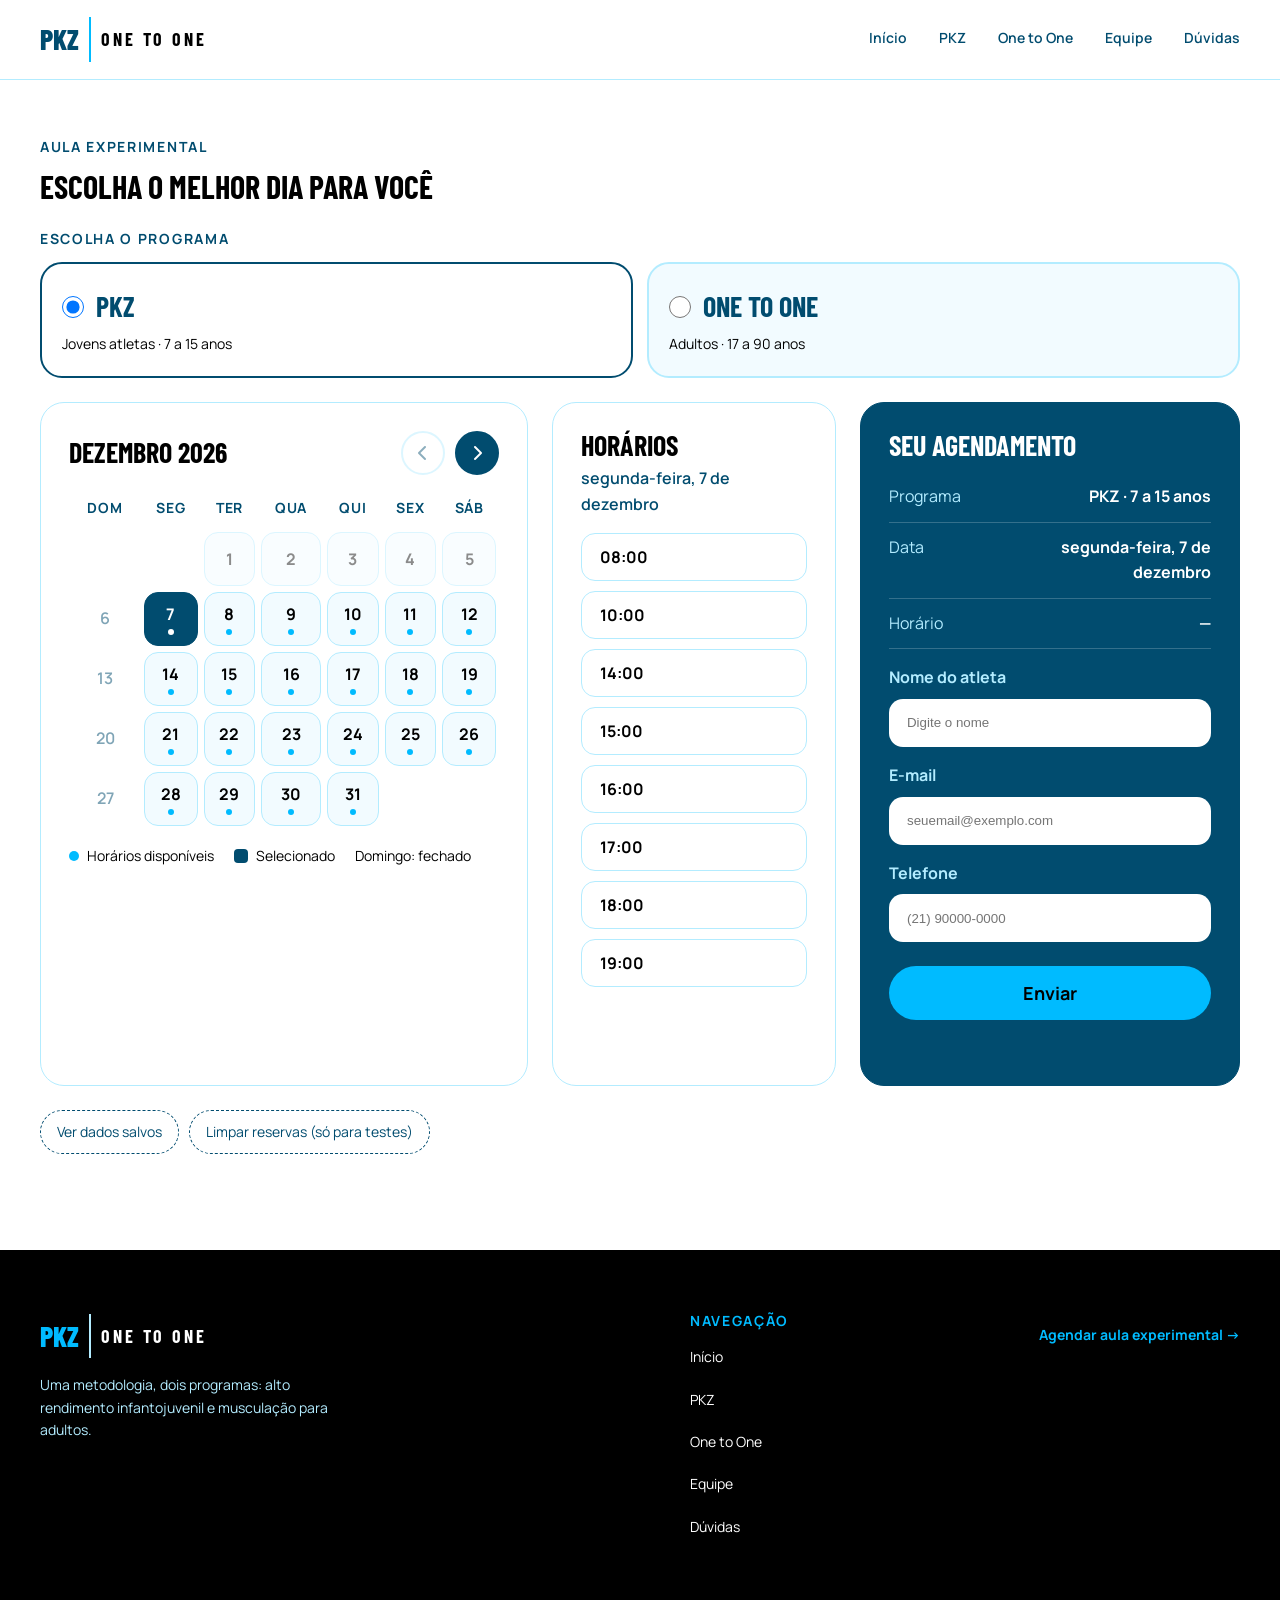
==== commit 4edcc584: "agrupando o agendamento ao css e js tbm" ====
--- a/agendamento.html
+++ b/agendamento.html
@@ -2,117 +2,144 @@
 <html lang="pt-BR">
 <head>
   <meta charset="UTF-8">
-  <meta name="viewport" content="width=device-width, initial-scale=1">
+  <meta name="viewport" content="width=device-width, initial-scale=1.0">
   <title>Agendamento | PKZ · One to One</title>
-  <link rel="preconnect" href="https://fonts.googleapis.com">
-  <link rel="preconnect" href="https://fonts.gstatic.com" crossorigin>
-  <link href="https://fonts.googleapis.com/css2?family=Barlow+Condensed:wght@600;700&family=Manrope:wght@400;500;600;700&display=swap" rel="stylesheet">
-  <link rel="stylesheet" href="style-AGD.css">
-  <script>try { const t = localStorage.getItem("theme"); if (t) document.documentElement.dataset.theme = t; } catch (e) {}</script> <!-- Tema -->
+  <link rel="stylesheet" href="https://fonts.googleapis.com/css2?family=Barlow+Condensed:wght@600;700;800&amp;family=Manrope:wght@400;500;600;700&amp;display=swap" />
+  <link rel="stylesheet" href="https://cdnjs.cloudflare.com/ajax/libs/font-awesome/6.5.2/css/all.min.css" />
+  <link rel="stylesheet" href="style.css">
+  <script src="script.js" defer></script>
 </head>
-<body>
+<body class="pagina-agendamento">
 
-<header class="header">
-  <div class="container header__inner">
-    <a href="../landing-page.html" class="logo"><b>PKZ</b><span>One to One</span></a>
-    <nav class="nav" id="nav" aria-label="Principal">
-      <a href="../landing-page.html">Início</a>
-      <a href="../PKZ.html">PKZ</a>
-      <a href="../OnetoOne.html">One to One</a>
-      <a href="../equipe.html">Equipe</a>
-      <a href="../duvidas.html">Dúvidas</a>
+  <!-- Cabeçalho -->
+  <header class="cabecalho">
+    <a href="index.html" class="logo"><b>PKZ</b><span>One to One</span></a>
+
+    <!-- Menu -->
+    <nav id="nav" class="menu" aria-label="Menu principal">
+      <ul class="menu-lista">
+      <li><a href="index.html">Início</a></li>
+      <li><a href="PKZ.html">PKZ</a></li>
+      <li><a href="OnetoOne.html">One to One</a></li>
+      <li><a href="equipe.html">Equipe</a></li>
+      <li><a href="index.html#duvidas">Dúvidas</a></li>
+      </ul>
     </nav>
-    <button class="icon-btn" id="themeToggle" aria-label="Alternar tema claro/escuro">
-      <svg viewBox="0 0 24 24" width="18" height="18" fill="none" stroke="currentColor" stroke-width="2" stroke-linecap="round"><circle cx="12" cy="12" r="4"/><path d="M12 2v2M12 20v2M4.9 4.9l1.4 1.4M17.7 17.7l1.4 1.4M2 12h2M20 12h2M4.9 19.1l1.4-1.4M17.7 6.3l1.4-1.4"/></svg>
+
+    <!-- Botão do menu hambúrguer (só no celular) -->
+    <button class="menu-btn" id="menuBtn" aria-label="Abrir menu" aria-controls="nav" aria-expanded="false">
+      <span></span><span></span>
     </button>
-    <button class="menu-btn" id="menuBtn" aria-label="Abrir menu" aria-expanded="false"><span></span><span></span></button>
-  </div>
-</header>
+  </header>
 
-<main>
-  <p class="eyebrow">Aula experimental</p>
-  <h1>Escolha o melhor dia para você</h1>
+  <main class="agendamento">
 
-  <!-- Programa -->
-  <fieldset class="programas">
-    <legend>Programa</legend>
-    <label class="programa">
-      <input type="radio" name="programa" value="pkz" data-nome="PKZ" data-detalhe="PKZ · 7 a 15 anos" data-rotulo="Nome do atleta" checked>
-      <b>PKZ</b><span>Jovens atletas · 7 a 15 anos</span>
-    </label>
-    <label class="programa">
-      <input type="radio" name="programa" value="onetoone" data-nome="One to One" data-detalhe="One to One · 17 a 90 anos" data-rotulo="Seu nome">
-      <b>One to One</b><span>Adultos · 17 a 90 anos</span>
-    </label>
-  </fieldset>
+    <!-- Título -->
+    <header class="agendamento-titulo">
+      <p class="eyebrow">Aula experimental</p>
+      <h1>Escolha o melhor dia para você</h1>
+    </header>
 
-  <!-- Calendário -->
-  <section class="calendario card" aria-labelledby="mesTitulo">
-    <div class="calendario-topo">
-      <h2 id="mesTitulo"></h2>
-      <div class="calendario-nav">
-        <button type="button" id="mesAnterior" aria-label="Mês anterior">‹</button>
-        <button type="button" id="mesProximo" aria-label="Próximo mês">›</button>
-      </div>
-    </div>
-    <table id="calendario" aria-label="Calendário do mês">
-      <thead><tr><th>DOM</th><th>SEG</th><th>TER</th><th>QUA</th><th>QUI</th><th>SEX</th><th>SÁB</th></tr></thead>
-      <tbody></tbody>
-    </table>
-    <p class="legenda">
-      <span><i class="ponto"></i>Horários disponíveis</span>
-      <span><i class="quadrado"></i>Selecionado</span>
-      <span>Domingo: fechado</span>
+    <!-- Programa -->
+    <fieldset class="programas">
+      <legend class="eyebrow">Escolha o programa</legend>
+      <label class="programa escolhido">
+        <input type="radio" name="programa" value="pkz" data-nome="PKZ" data-detalhe="PKZ · 7 a 15 anos" data-rotulo="Nome do atleta" checked>
+        <b>PKZ</b> <span>Jovens atletas · 7 a 15 anos</span>
+      </label>
+      <label class="programa">
+        <input type="radio" name="programa" value="onetoone" data-nome="One to One" data-detalhe="One to One · 17 a 90 anos" data-rotulo="Seu nome">
+        <b>One to One</b> <span>Adultos · 17 a 90 anos</span>
+      </label>
+    </fieldset>
+
+    <!-- Calendário -->
+    <section class="calendario cartao-agenda">
+      <header class="calendario-topo">
+        <h2 id="mesTitulo"></h2>
+        <p class="calendario-nav">
+          <button type="button" id="mesAnterior" aria-label="Mês anterior"><i class="fa-solid fa-chevron-left"></i></button>
+          <button type="button" id="mesProximo" aria-label="Próximo mês"><i class="fa-solid fa-chevron-right"></i></button>
+        </p>
+      </header>
+
+      <table id="calendario">
+        <thead>
+          <tr><th>DOM</th><th>SEG</th><th>TER</th><th>QUA</th><th>QUI</th><th>SEX</th><th>SÁB</th></tr>
+        </thead>
+        <tbody></tbody>
+      </table>
+
+      <p class="legenda">
+        <span><span class="ponto"></span> Horários disponíveis</span>
+        <span><span class="quadrado"></span> Selecionado</span>
+        <span>Domingo: fechado</span>
+      </p>
+    </section>
+
+    <!-- Horários -->
+    <section class="horarios cartao-agenda">
+      <h2>Horários</h2>
+      <p id="dataTexto"></p>
+      <ul id="horarios" class="lista-horarios"></ul>
+    </section>
+
+    <!-- Resumo e formulário -->
+    <section class="resumo cartao-agenda">
+      <h2>Seu agendamento</h2>
+      <form id="form">
+        <dl>
+          <dt>Programa</dt><dd id="resumoPrograma"></dd>
+          <dt>Data</dt><dd id="resumoData"></dd>
+          <dt>Horário</dt><dd id="resumoHorario"></dd>
+        </dl>
+
+        <label for="nome" id="rotuloNome">Nome do atleta</label>
+        <input id="nome" type="text" placeholder="Digite o nome" autocomplete="off">
+
+        <label for="email">E-mail</label>
+        <input id="email" type="email" placeholder="seuemail@exemplo.com" autocomplete="off">
+
+        <label for="telefone">Telefone</label>
+        <input id="telefone" type="tel" placeholder="(21) 90000-0000" autocomplete="off">
+
+        <button type="submit" class="botao-enviar">Enviar</button>
+        <p id="mensagem" role="status" aria-live="polite"></p>
+
+        <!-- Aparece depois de confirmar o agendamento -->
+        <a id="avisarWhatsapp" class="botao-whatsapp" href="https://wa.me/55XXXXXXXXXXX" target="_blank" rel="noopener noreferrer" hidden><i class="fa-brands fa-whatsapp"></i> Avisar pelo WhatsApp</a>
+      </form>
+    </section>
+
+    <!-- Botões de teste (do código do professor) -->
+    <p class="testes">
+      <button type="button" id="verDados">Ver dados salvos</button>
+      <button type="button" id="reset">Limpar reservas (só para testes)</button>
     </p>
-  </section>
+    <pre id="dados" hidden></pre>
 
-  <!-- Horários -->
-  <section class="horarios card" aria-labelledby="horariosTitulo">
-    <h2 id="horariosTitulo">Horários</h2>
-    <p id="dataTexto"></p>
-    <div id="horarios"></div>
-  </section>
+  </main>
 
-  <!-- Resumo -->
-  <section class="resumo card" aria-labelledby="resumoTitulo">
-    <h2 id="resumoTitulo">Seu agendamento</h2>
-    <form id="form" novalidate>
-      <dl>
-        <dt>Programa</dt><dd id="resumoPrograma"></dd>
-        <dt>Data</dt><dd id="resumoData"></dd>
-        <dt>Horário</dt><dd id="resumoHorario"></dd>
-      </dl>
-      <label for="nome" id="rotuloNome">Nome do atleta</label>
-      <input id="nome" placeholder="Digite o nome" autocomplete="off">
-      <label for="email">E-mail</label>
-      <input id="email" type="email" placeholder="seuemail@exemplo.com" autocomplete="off">
-      <label for="telefone">Telefone</label>
-      <input id="telefone" type="tel" placeholder="(21) 90000-0000" autocomplete="off">
-      <button type="submit" class="btn">Enviar</button>
-      <p id="mensagem" role="status" aria-live="polite"></p>
-    </form>
-  </section>
-</main>
+  <!-- Rodapé -->
+  <footer class="rodape">
+    <section class="rodape-marca" aria-label="PKZ One to One">
+      <a href="index.html" class="logo"><b>PKZ</b><span>One to One</span></a>
+      <p class="rodape-texto">Uma metodologia, dois programas: alto rendimento infantojuvenil e musculação para adultos.</p>
+    </section>
 
-<footer class="footer">
-  <div class="container footer__inner">
-    <div>
-      <a href="../landing-page.html" class="logo"><b>PKZ</b><span>One to One</span></a>
-      <p>Uma metodologia, dois programas: alto rendimento infantojuvenil e musculação para adultos.</p>
-    </div>
-    <div class="footer__cols">
-      <div>
-        <h4>Navegação</h4>
-        <a href="../PKZ.html">PKZ</a><a href="../OnetoOne.html">One to One</a><a href="../equipe.html">Equipe</a>
-      </div>
-      <div>
-        <h4>Contato</h4>
-        <a href="#">[WhatsApp]</a><a href="#">[@instagram]</a><a href="#">[E-mail]</a>
-      </div>
-    </div>
-  </div>
-</footer>
+    <nav class="rodape-menu" aria-label="Navegação do rodapé">
+      <h2>Navegação</h2>
+      <ul>
+        <li><a href="index.html">Início</a></li>
+        <li><a href="PKZ.html">PKZ</a></li>
+        <li><a href="OnetoOne.html">One to One</a></li>
+        <li><a href="equipe.html">Equipe</a></li>
+        <li><a href="index.html#duvidas">Dúvidas</a></li>
+      </ul>
+    </nav>
 
-<script src="agendamento.js"></script>
+    <a class="rodape-link" href="agendamento.html">Agendar aula experimental →</a>
+  </footer>
+
 </body>
 </html>
--- a/style.css
+++ b/style.css
@@ -0,0 +1,2787 @@
+/* CORES */
+:root {
+  --fundo: #ffffff;
+  --fundo-suave: #f2fbff;
+  --fundo-destaque: #014c6f;
+  --cartao: #ffffff;
+  --cabecalho: #ffffff;
+  --borda: #b3ecff;
+  --texto: #000000;
+  --texto-suave: #014c6f;
+  --rotulo: #014c6f;
+  --destaque: #00bbff;
+  --texto-sobre-destaque: #000000;
+  --texto-hero: #ffffff;
+  --texto-hero-suave: #b3ecff;
+  --menu-link: #014c6f;
+  --menu-ativo: #000000;
+  --rodape: #000000;
+  --rodape-texto: #ffffff;
+  --card-visita: #014c6f;
+  --card-visita-texto: #ffffff;
+  --card-visita-link: #b3ecff;
+  --logo: #014c6f;
+
+  --font-head: "Barlow Condensed", "Arial Narrow", sans-serif;
+  --font-body: "Manrope", Arial, sans-serif;
+}
+
+
+/* CSS GERAL*/
+* {
+  margin: 0;
+  padding: 0;
+  box-sizing: border-box;
+}
+
+html {
+  scroll-behavior: smooth;
+}
+
+
+body {
+  display: flex;
+  flex-direction: column;
+  min-height: 100vh;
+  background-color: var(--fundo);
+  color: var(--texto);
+  font-family: var(--font-body);
+  font-size: 16px;
+  line-height: 1.6;
+}
+
+main {
+  flex: 1;
+}
+
+img {
+  max-width: 100%;
+  height: auto;
+  display: block;
+}
+
+a {
+  color: inherit;
+  text-decoration: none;
+}
+
+ul,
+ol {
+  list-style: none;
+}
+
+button {
+  font-family: inherit;
+  font-size: inherit;
+  cursor: pointer;
+}
+
+h1,
+h2,
+h3 {
+  font-family: var(--font-head);
+  line-height: 1.05;
+  text-transform: uppercase;
+}
+
+/* Contorno de foco para quem navega pelo teclado */
+:focus-visible {
+  outline: 3px solid var(--destaque);
+  outline-offset: 3px;
+}
+
+
+/* CABEÇALHO E MENU (mobile-first: hambúrguer no celular) */
+.cabecalho {
+  position: sticky;
+  top: 0;
+  z-index: 10;
+  display: flex;
+  align-items: center;
+  gap: 12px;
+  min-height: 64px;
+  padding: 8px 16px;
+  background-color: var(--cabecalho);
+  border-bottom: 1px solid var(--borda);
+}
+
+.logo {
+  display: flex;
+  align-items: center;
+  gap: 10px;
+  font-family: var(--font-head);
+  font-weight: 700;
+  text-transform: uppercase;
+}
+
+.logo b {
+  padding-right: 10px;
+  border-right: 2px solid var(--destaque);
+  color: var(--logo);
+  font-size: 24px;
+  font-weight: 800;
+}
+
+.logo span {
+  font-size: 15px;
+  letter-spacing: 0.16em;
+}
+
+/* Botão hambúrguer */
+.menu-btn {
+  display: flex;
+  flex-direction: column;
+  justify-content: center;
+  align-items: center;
+  gap: 6px;
+  width: 44px;
+  height: 44px;
+  margin-left: auto;
+  background: none;
+  border: 0;
+}
+
+.menu-btn span {
+  width: 24px;
+  height: 2px;
+  background-color: var(--texto);
+  transition: transform 0.2s;
+}
+
+.menu-btn[aria-expanded="true"] span:nth-child(1) {
+  transform: translateY(4px) rotate(45deg);
+}
+
+.menu-btn[aria-expanded="true"] span:nth-child(2) {
+  transform: translateY(-4px) rotate(-45deg);
+}
+
+/* Menu no celular: lista que abre embaixo do cabeçalho */
+.menu {
+  display: none;
+  position: absolute;
+  top: 100%;
+  left: 0;
+  right: 0;
+  padding: 8px 16px 20px;
+  background-color: var(--cabecalho);
+  border-bottom: 1px solid var(--borda);
+}
+
+.menu.activated {
+  display: block;
+}
+
+.menu-lista {
+  display: flex;
+  flex-direction: column;
+  gap: 4px;
+}
+
+.menu-lista a {
+  display: inline-block;
+  padding: 10px 0;
+  color: var(--menu-link);
+  font-weight: 600;
+  border-bottom: 3px solid transparent;
+  transition: color 0.2s, border-color 0.2s;
+}
+
+.menu-lista a:hover {
+  color: var(--destaque);
+}
+
+.menu-lista a.active {
+  color: var(--menu-ativo);
+  border-bottom-color: var(--destaque);
+}
+
+
+/* RODAPÉ */
+.rodape {
+  display: flex;
+  flex-direction: column;
+  gap: 16px;
+  padding: 48px 16px;
+  background-color: var(--rodape);
+  color: var(--rodape-texto);
+}
+
+.rodape .logo b {
+  border-color: #b3ecff;
+  color: var(--destaque);
+}
+
+.rodape-texto {
+  max-width: 320px;
+  margin-top: 16px;
+  color: #b3ecff;
+  font-size: 14px;
+}
+
+.rodape .rodape-menu h2 {
+  margin-bottom: 8px;
+  color: var(--destaque);
+  font-family: var(--font-body);
+  font-size: 14px;
+  letter-spacing: 0.12em;
+}
+
+.rodape-menu a,
+.rodape-link {
+  display: inline-block;
+  padding: 10px 0;
+  font-size: 14px;
+  transition: color 0.2s;
+}
+
+.rodape-menu a:hover,
+.rodape-link:hover {
+  color: var(--destaque);
+}
+
+.rodape-link {
+  color: var(--destaque);
+  font-weight: 700;
+}
+
+
+/* RESPONSIVIDADE (mobile-first) */
+/* Tablet: menu normal, sem hambúrguer */
+@media (min-width: 768px) {
+  .cabecalho {
+    gap: 24px;
+    padding: 12px 32px;
+  }
+
+  .menu-btn {
+    display: none;
+  }
+
+  .menu {
+    display: block;
+    position: static;
+    margin-left: auto;
+    padding: 0;
+    background: none;
+    border: 0;
+  }
+
+  .menu-lista {
+    flex-direction: row;
+    gap: 20px;
+  }
+
+  .menu-lista a {
+    padding: 6px 0;
+    font-size: 14px;
+  }
+
+  .rodape {
+    flex-direction: row;
+    align-items: flex-start;
+    justify-content: space-between;
+    gap: 48px;
+    padding: 48px 32px;
+  }
+
+  .rodape-marca {
+    flex: 2;
+  }
+
+  .rodape-menu {
+    flex: 1;
+  }
+}
+
+/* Desktop: conteúdo limitado a 1200px e centralizado */
+@media (min-width: 1024px) {
+  .cabecalho {
+    min-height: 80px;
+    padding: 12px max(24px, calc((100% - 1200px) / 2));
+  }
+
+  .logo b {
+    font-size: 28px;
+  }
+
+  .logo span {
+    font-size: 18px;
+  }
+
+  .menu-lista {
+    gap: 32px;
+  }
+
+  .rodape {
+    padding: 64px max(24px, calc((100% - 1200px) / 2));
+  }
+}
+
+@media (prefers-reduced-motion: reduce) {
+  html {
+    scroll-behavior: auto;
+  }
+
+  * {
+    transition: none !important;
+  }
+}
+
+
+/* 6. CSS DA LANDING PAGE mobile-first */
+
+/* ---------- Seções e títulos ---------- */
+.pagina-landing .secao {
+  padding: 64px 16px;
+}
+
+.pagina-landing .secao-cabecalho {
+  margin-bottom: 32px;
+}
+
+.pagina-landing .eyebrow {
+  margin-bottom: 12px;
+  color: var(--rotulo);
+  font-size: 14px;
+  font-weight: 700;
+  letter-spacing: 0.12em;
+  text-transform: uppercase;
+}
+
+.pagina-landing .section-title {
+  font-size: 40px;
+  font-weight: 800;
+}
+
+.pagina-landing .destaque {
+  color: var(--destaque);
+}
+
+/* ---------- Selos (pílulas) ---------- */
+.pagina-landing .selo {
+  display: inline-block;
+  padding: 6px 14px;
+  border-radius: 999px;
+  font-size: 14px;
+  font-weight: 700;
+}
+
+.pagina-landing .selo-claro {
+  background-color: #b3ecff;
+  color: #014c6f;
+}
+
+.pagina-landing .selo-escuro {
+  background-color: #014c6f;
+  color: #ffffff;
+}
+
+.pagina-landing .selo-contorno {
+  border: 1px solid #b3ecff;
+  color: #ffffff;
+}
+
+/* ---------- Botões ---------- */
+.pagina-landing .botao,
+.pagina-landing .botao-contorno {
+  display: inline-flex;
+  align-items: center;
+  justify-content: center;
+  gap: 10px;
+  min-height: 52px;
+  padding: 0 24px;
+  border-radius: 999px;
+  font-weight: 700;
+  transition: background-color 0.2s, color 0.2s;
+}
+
+.pagina-landing .botao {
+  background-color: var(--destaque);
+  color: #000000;
+}
+
+.pagina-landing .botao:hover {
+  background-color: #b3ecff;
+}
+
+.pagina-landing .botao-escuro {
+  background-color: #06121a;
+  color: #ffffff;
+}
+
+.pagina-landing .botao-escuro:hover {
+  background-color: #014c6f;
+  color: #ffffff;
+}
+
+.pagina-landing .botao-contorno {
+  border: 2px solid var(--rotulo);
+  color: var(--rotulo);
+}
+
+.pagina-landing .botao-contorno:hover {
+  background-color: var(--rotulo);
+  color: var(--fundo);
+}
+
+/* ---------- Hero ---------- */
+.pagina-landing .hero {
+  display: flex;
+  flex-direction: column;
+  gap: 32px;
+  background-color: var(--fundo-destaque);
+  color: var(--texto-hero);
+}
+
+.pagina-landing .selos {
+  display: flex;
+  flex-wrap: wrap;
+  gap: 10px;
+  margin-bottom: 24px;
+}
+
+.pagina-landing .hero h1 {
+  margin-bottom: 20px;
+  font-size: 40px;
+  font-weight: 800;
+}
+
+.pagina-landing .hero-texto p {
+  max-width: 520px;
+  color: var(--texto-hero-suave);
+  font-size: 16px;
+}
+
+.pagina-landing .hero-imagem {
+  width: 100%;
+  aspect-ratio: 4 / 3;
+  object-fit: cover;
+  border-radius: 24px;
+  background-color: #0b2230;
+}
+
+/* ---------- Estrutura (galeria) ---------- */
+.pagina-landing .estrutura {
+  background-color: var(--fundo-suave);
+}
+
+.pagina-landing .galeria {
+  display: flex;
+  flex-wrap: wrap;
+  gap: 12px;
+}
+
+.pagina-landing .galeria li {
+  width: calc(50% - 6px);
+  height: 160px;
+  overflow: hidden;
+  border-radius: 24px;
+  background-color: #014c6f;
+}
+
+.pagina-landing .galeria .galeria-principal {
+  width: 100%;
+  height: 240px;
+}
+
+.pagina-landing .galeria img {
+  width: 100%;
+  height: 100%;
+  object-fit: cover;
+}
+
+.pagina-landing .card-visita {
+  display: flex;
+  flex-direction: column;
+  justify-content: flex-end;
+  height: 100%;
+  padding: 16px;
+  background-color: var(--card-visita);
+  color: var(--card-visita-link);
+  font-size: 14px;
+  font-weight: 700;
+  transition: background-color 0.2s;
+}
+
+.pagina-landing .card-visita h3 {
+  color: var(--card-visita-texto);
+  font-size: 24px;
+}
+
+.pagina-landing .card-visita:hover {
+  background-color: #00bbff;
+  color: #000000;
+}
+
+.pagina-landing .card-visita:hover h3 {
+  color: #000000;
+}
+
+/* ---------- Equipe ---------- */
+.pagina-landing .lista-equipe {
+  display: flex;
+  flex-wrap: wrap;
+  gap: 24px;
+}
+
+.pagina-landing .card-treinador {
+  width: 100%;
+  padding-bottom: 24px;
+  border: 1px solid var(--borda);
+  border-radius: 24px;
+  background-color: var(--cartao);
+  transition: border-color 0.2s;
+}
+
+.pagina-landing .card-treinador:hover {
+  border-color: var(--destaque);
+}
+
+.pagina-landing .card-treinador img {
+  width: 100%;
+  height: 220px;
+  object-fit: cover;
+  border-radius: 24px 24px 0 0;
+  background-color: #014c6f;
+}
+
+.pagina-landing .card-treinador .selo {
+  margin: 16px 20px 8px;
+  padding: 4px 10px;
+}
+
+.pagina-landing .card-treinador h3 {
+  margin: 0 20px 6px;
+  font-size: 22px;
+}
+
+.pagina-landing .card-treinador p:nth-child(4) {
+  margin: 0 20px;
+  color: var(--texto-suave);
+  font-size: 14px;
+}
+
+/* Título "Quem cuida do seu treino" clicável, com a seta (>) */
+.pagina-landing .titulo-link {
+  display: inline-flex;
+  align-items: center;
+  gap: 16px;
+  transition: color 0.2s;
+}
+
+.pagina-landing .titulo-link i {
+  font-size: 0.6em;
+  color: var(--destaque);
+  transition: transform 0.2s;
+}
+
+.pagina-landing .titulo-link:hover {
+  color: var(--rotulo);
+}
+
+.pagina-landing .titulo-link:hover i {
+  transform: translateX(6px);
+}
+
+/* ---------- Localização ---------- */
+.pagina-landing .localizacao {
+  display: flex;
+  flex-direction: column;
+  gap: 32px;
+}
+
+.pagina-landing .localizacao address {
+  margin-top: 20px;
+  font-style: normal;
+  line-height: 1.8;
+}
+
+.pagina-landing .localizacao address i {
+  margin-right: 6px;
+  color: var(--destaque);
+}
+
+.pagina-landing .mapa {
+  display: flex;
+  min-height: 300px;
+  overflow: hidden;
+  border: 1px solid var(--borda);
+  border-radius: 24px;
+  background-color: var(--fundo-suave);
+}
+
+.pagina-landing .mapa iframe {
+  flex: 1;
+  width: 100%;
+  min-height: 300px;
+  border: 0;
+}
+
+/* ---------- Dúvidas (sanfona) ---------- */
+.pagina-landing .duvidas {
+  display: flex;
+  flex-direction: column;
+  gap: 32px;
+  background-color: var(--fundo-destaque);
+  color: #ffffff;
+}
+
+.pagina-landing .duvidas .eyebrow {
+  color: #b3ecff;
+}
+
+.pagina-landing .duvidas-texto p:nth-child(3) {
+  margin: 16px 0 24px;
+  color: #b3ecff;
+}
+
+.pagina-landing .lista-faq {
+  display: flex;
+  flex-direction: column;
+  gap: 12px;
+}
+
+.pagina-landing .faq-item {
+  overflow: hidden;
+  border-radius: 16px;
+  background-color: rgba(179, 236, 255, 0.10);
+}
+
+.pagina-landing .faq-heading {
+  font-family: var(--font-body);
+  font-size: 16px;
+  text-transform: none;
+}
+
+.pagina-landing .faq-question {
+  display: flex;
+  align-items: center;
+  justify-content: space-between;
+  gap: 16px;
+  width: 100%;
+  min-height: 64px;
+  padding: 16px 20px;
+  border: 0;
+  background-color: transparent;
+  color: #ffffff;
+  font-weight: 700;
+  text-align: left;
+}
+
+.pagina-landing .faq-icon {
+  position: relative;
+  flex-shrink: 0;
+  width: 32px;
+  height: 32px;
+  border-radius: 50%;
+  background-color: #00bbff;
+}
+
+/* Sinal de + feito com dois traços; vira − quando a resposta abre */
+.pagina-landing .faq-icon::before,
+.pagina-landing .faq-icon::after {
+  content: "";
+  position: absolute;
+  top: 50%;
+  left: 50%;
+  width: 12px;
+  height: 2px;
+  background-color: #000000;
+  transform: translateX(-50%) translateY(-50%);
+}
+
+.pagina-landing .faq-icon::after {
+  transform: translateX(-50%) translateY(-50%) rotate(90deg);
+  transition: transform 0.2s;
+}
+
+.pagina-landing .faq-question[aria-expanded="true"] .faq-icon::after {
+  transform: translateX(-50%) translateY(-50%) rotate(0deg);
+}
+
+.pagina-landing .faq-panel {
+  display: none;
+  padding: 0 20px 20px;
+  background-color: #ffffff;
+  color: #000000;
+}
+
+.pagina-landing .faq-panel a {
+  color: #014c6f;
+  font-weight: 700;
+  text-decoration: underline;
+}
+
+.pagina-landing .faq-panel.aberto {
+  display: block;
+}
+
+/* Pergunta aberta: fundo branco, como no Figma */
+.pagina-landing .faq-question[aria-expanded="true"] {
+  background-color: #ffffff;
+  color: #014c6f;
+}
+
+/* ---------- Programas (PKZ ou One to One) ---------- */
+.pagina-landing .programas {
+  display: flex;
+  flex-wrap: wrap;
+  gap: 24px;
+}
+
+.pagina-landing .programas .secao-cabecalho {
+  width: 100%;
+  margin-bottom: 0;
+}
+
+.pagina-landing .programa {
+  display: flex;
+  flex-direction: column;
+  gap: 16px;
+  width: 100%;
+  overflow: hidden;
+  border: 1px solid var(--borda);
+  border-radius: 28px;
+  background-color: var(--cartao);
+}
+
+.pagina-landing .programa img {
+  width: 100%;
+  height: 220px;
+  object-fit: cover;
+  background-color: #014c6f;
+}
+
+.pagina-landing .programa > p,
+.pagina-landing .programa h3,
+.pagina-landing .programa-lista,
+.pagina-landing .programa-botao {
+  margin-left: 24px;
+  margin-right: 24px;
+}
+
+.pagina-landing .programa-nome {
+  display: flex;
+  align-items: center;
+  gap: 14px;
+  color: #00bbff;
+  font-family: var(--font-head);
+  font-size: 30px;
+  font-weight: 800;
+  text-transform: uppercase;
+}
+
+.pagina-landing .programa-idade {
+  padding: 6px 12px;
+  border-radius: 999px;
+  background-color: #014c6f;
+  color: #ffffff;
+  font-family: var(--font-body);
+  font-size: 14px;
+  font-weight: 700;
+  text-transform: none;
+}
+
+.pagina-landing .programa h3 {
+  font-size: 30px;
+  font-weight: 700;
+}
+
+.pagina-landing .programa-lista {
+  display: flex;
+  flex-direction: column;
+  gap: 10px;
+  color: var(--rotulo);
+  font-size: 15px;
+  font-weight: 600;
+}
+
+.pagina-landing .programa-lista i {
+  margin-right: 8px;
+  color: #00bbff;
+}
+
+.pagina-landing .programa-botao {
+  display: inline-flex;
+  align-self: flex-start;
+  align-items: center;
+  gap: 10px;
+  min-height: 54px;
+  margin-top: auto;
+  margin-bottom: 32px;
+  padding: 0 26px;
+  border-radius: 999px;
+  background-color: #014c6f;
+  color: #ffffff;
+  font-weight: 700;
+  transition: background-color 0.2s, color 0.2s;
+}
+
+.pagina-landing .programa-botao:hover {
+  background-color: #00bbff;
+  color: #000000;
+}
+
+/* ---------- Chamada final ---------- */
+.pagina-landing .chamada {
+  display: flex;
+  flex-direction: column;
+  align-items: flex-start;
+  gap: 16px;
+  background-color: #00bbff;
+  color: #000000;
+}
+
+.pagina-landing .chamada h2 {
+  font-size: 40px;
+  font-weight: 800;
+}
+
+/* ---------- Tablet (768px) ---------- */
+@media (min-width: 768px) {
+  .pagina-landing .secao {
+    padding: 80px 32px;
+  }
+
+  .pagina-landing .section-title {
+    font-size: 52px;
+  }
+
+  .pagina-landing .hero {
+    flex-direction: row;
+    align-items: center;
+  }
+
+  .pagina-landing .hero-texto {
+    flex: 1;
+  }
+
+  .pagina-landing .hero-imagem {
+    width: 42%;
+    aspect-ratio: 346 / 388;
+  }
+
+  .pagina-landing .hero h1 {
+    font-size: 64px;
+  }
+
+  .pagina-landing .card-treinador {
+    width: calc(50% - 12px);
+  }
+
+  .pagina-landing .localizacao {
+    flex-direction: row;
+    align-items: stretch;
+  }
+
+  .pagina-landing .localizacao-texto {
+    width: 40%;
+  }
+
+  .pagina-landing .mapa {
+    flex: 1;
+  }
+
+  .pagina-landing .programa {
+    width: calc(50% - 12px);
+  }
+
+  .pagina-landing .chamada {
+    flex-direction: row;
+    flex-wrap: wrap;
+    align-items: center;
+    justify-content: space-between;
+  }
+}
+
+/* ---------- Desktop (1024px) ---------- */
+@media (min-width: 1024px) {
+  .pagina-landing .secao {
+    padding: 112px max(24px, calc((100% - 1200px) / 2));
+  }
+
+  .pagina-landing .section-title {
+    font-size: 64px;
+  }
+
+  .pagina-landing .hero h1 {
+    font-size: 96px;
+  }
+
+  .pagina-landing .hero-texto p {
+    font-size: 18px;
+  }
+
+  /* Galeria: foto grande à esquerda e 4 menores em 2 colunas */
+  .pagina-landing .galeria {
+    flex-direction: column;
+    height: 520px;
+    gap: 16px;
+  }
+
+  .pagina-landing .galeria li {
+    width: calc(25% - 12px);
+    height: calc(50% - 8px);
+  }
+
+  .pagina-landing .galeria .galeria-principal {
+    width: calc(50% - 8px);
+    height: 100%;
+  }
+
+  .pagina-landing .card-treinador {
+    width: calc(33.33% - 16px);
+  }
+
+  .pagina-landing .duvidas {
+    flex-direction: row;
+    align-items: flex-start;
+    gap: 48px;
+  }
+
+  .pagina-landing .duvidas-texto {
+    width: 34%;
+  }
+
+  .pagina-landing .lista-faq {
+    flex: 1;
+  }
+
+  .pagina-landing .programa img {
+    height: 260px;
+  }
+
+  .pagina-landing .programa h3 {
+    font-size: 36px;
+  }
+
+  .pagina-landing .chamada h2 {
+    font-size: 60px;
+  }
+}
+
+
+/* CSS DA ONE TO ONE */
+
+.pagina-oto .container {
+  max-width: 1248px;
+  margin-inline: auto;
+  padding: 0 24px;
+}
+
+/* Buttons and small elements */
+
+.pagina-oto .btn {
+  display: inline-flex;
+  align-items: center;
+  gap: 10px;
+  padding: 14px 24px;
+  border-radius: 999px;
+  font-weight: 700;
+  font-size: 14px;
+  border: 1.5px solid transparent;
+  cursor: pointer;
+  transition: transform .15s, background .2s, color .2s;
+}
+
+.pagina-oto .btn:hover { transform: translateY(-2px); }
+
+.pagina-oto .btn--primary {
+  background: var(--destaque);
+  color: var(--texto-sobre-destaque);
+}
+
+.pagina-oto .btn--outline {
+  border-color: var(--texto);
+  color: var(--texto);
+}
+
+.pagina-oto .btn--outline:hover {
+  background: var(--texto);
+  color: var(--fundo);
+}
+
+.pagina-oto .btn--black {
+  background: #000;
+  color: #fff;
+  padding: 18px 32px;
+}
+
+.pagina-oto .eyebrow {
+  color: var(--destaque);
+  font-size: 12px;
+  font-weight: 600;
+  letter-spacing: .12em;
+  text-transform: uppercase;
+  margin-bottom: 12px;
+}
+
+.pagina-oto .eyebrow--light { color: var(--texto); }
+
+.pagina-oto .muted { color: var(--texto-suave); }
+
+.pagina-oto .pill {
+  background: var(--destaque);
+  color: var(--texto-sobre-destaque);
+  font-weight: 700;
+  font-size: 13px;
+  padding: 9px 16px;
+  border-radius: 999px;
+  white-space: nowrap;
+}
+
+/* Hero */
+
+.pagina-oto .hero { padding: 64px 0 120px; }
+
+.pagina-oto .hero__inner {
+  display: grid;
+  grid-template-columns: 1.15fr 1fr;
+  gap: 64px;
+  align-items: center;
+}
+
+.pagina-oto .hero h1 {
+  font-size: clamp(56px, 8vw, 96px);
+  margin: 8px 0 28px;
+}
+
+.pagina-oto .hero h1 .destaque { color: var(--destaque); }
+
+.pagina-oto .lead {
+  font-size: 18px;
+  color: var(--texto-suave);
+  max-width: 520px;
+}
+
+.pagina-oto .tags {
+  display: flex;
+  flex-wrap: wrap;
+  gap: 10px;
+  list-style: none;
+  padding: 0;
+  margin: 28px 0;
+}
+
+.pagina-oto .tags li {
+  border: 1px solid var(--texto-suave);
+  border-radius: 999px;
+  padding: 6px 14px;
+  font-size: 12px;
+  font-weight: 600;
+}
+
+.pagina-oto .actions {
+  display: flex;
+  flex-wrap: wrap;
+  gap: 14px;
+}
+
+.pagina-oto .hero__img {
+  width: 100%;
+  aspect-ratio: 346 / 388;
+  object-fit: cover;
+  border-radius: 28px;
+}
+
+/* Sections */
+
+.pagina-oto .section { padding: 96px 0; }
+
+.pagina-oto .section--deep { background: var(--fundo-suave); }
+
+.pagina-oto .section--tight { padding: 64px 0; }
+
+.pagina-oto .section__head {
+  display: flex;
+  justify-content: space-between;
+  align-items: center;
+  gap: 24px;
+  margin-bottom: 32px;
+}
+
+.pagina-oto .section__head--end {
+  align-items: flex-end;
+  margin-bottom: 48px;
+}
+
+.pagina-oto h2 { font-size: clamp(36px, 5vw, 56px); }
+
+.pagina-oto .side-note {
+  max-width: 330px;
+  font-size: 14px;
+  padding-bottom: 8px;
+}
+
+.pagina-oto .grid {
+  display: grid;
+  gap: 20px;
+}
+
+.pagina-oto .grid--3 { grid-template-columns: repeat(3, 1fr); }
+
+.pagina-oto .grid--4 {
+  grid-template-columns: repeat(4, 1fr);
+  gap: 16px;
+}
+
+.pagina-oto .card {
+  border-radius: 24px;
+  padding: 28px;
+  border: 1px solid var(--borda);
+}
+
+.pagina-oto .card h3 {
+  font-size: 24px;
+  margin: 8px 0 10px;
+}
+
+.pagina-oto .card p { font-size: 14px; }
+
+.pagina-oto .card--accent {
+  background: var(--destaque);
+  color: var(--texto-sobre-destaque);
+  border-color: var(--destaque);
+}
+
+.pagina-oto .card--accent h3 { color: var(--texto-sobre-destaque); }
+
+.pagina-oto .card--dark { background: var(--cartao); }
+
+.pagina-oto .card--dark h3 { color: var(--destaque); }
+
+.pagina-oto .card--dark p { color: var(--texto-suave); }
+
+.pagina-oto .card--outline {
+  background: transparent;
+  padding: 20px;
+  min-height: 250px;
+}
+
+.pagina-oto .card--outline p { color: var(--texto-suave); }
+
+.pagina-oto .card--outline h3 {
+  font-size: 22px;
+  margin-top: 20px;
+}
+
+.pagina-oto .num {
+  font-family: var(--font-head);
+  font-weight: 700;
+  font-size: 16px;
+}
+
+.pagina-oto .card--dark .num { color: var(--destaque); }
+
+.pagina-oto .step {
+  width: 44px;
+  height: 44px;
+  border-radius: 50%;
+  background: var(--destaque);
+  color: var(--texto-sobre-destaque);
+  display: grid;
+  place-items: center;
+  font-family: var(--font-head);
+  font-weight: 700;
+  font-size: 20px;
+}
+
+/* History */
+
+.pagina-oto .split {
+  display: grid;
+  grid-template-columns: 1.3fr 1fr;
+  gap: 56px;
+  align-items: center;
+}
+
+.pagina-oto .split h2 { margin-bottom: 20px; }
+
+.pagina-oto .split .muted { font-size: 15px; }
+
+.pagina-oto .focus {
+  background: var(--destaque);
+  color: var(--texto-sobre-destaque);
+  border-radius: 24px;
+  padding: 28px;
+  margin-top: 28px;
+}
+
+.pagina-oto .focus-label {
+  font-size: 11px;
+  font-weight: 700;
+  letter-spacing: .12em;
+  text-transform: uppercase;
+}
+
+.pagina-oto .focus .focus-texto {
+  font-family: var(--font-head);
+  font-weight: 700;
+  font-size: 26px;
+  line-height: 1.15;
+  text-transform: uppercase;
+  margin-top: 12px;
+}
+
+.pagina-oto .timeline {
+  background: var(--cartao);
+  border: 1px solid var(--borda);
+  border-radius: 24px;
+  padding: 28px;
+}
+
+.pagina-oto .timeline h3 {
+  font-size: 22px;
+  margin-bottom: 24px;
+}
+
+.pagina-oto .timeline ol {
+  list-style: none;
+  margin: 0;
+  padding: 0;
+  position: relative;
+  display: flex;
+  flex-direction: column;
+  gap: 20px;
+}
+
+.pagina-oto .timeline ol::before {
+  content: "";
+  position: absolute;
+  left: 10px;
+  top: 12px;
+  bottom: 12px;
+  width: 2px;
+  background: var(--borda);
+}
+
+.pagina-oto .timeline li {
+  position: relative;
+  padding-left: 44px;
+}
+
+.pagina-oto .timeline li::before {
+  content: "";
+  position: absolute;
+  left: 0;
+  top: 4px;
+  width: 22px;
+  height: 22px;
+  border-radius: 50%;
+  background: var(--destaque);
+  border: 5px solid var(--fundo-suave);
+  box-shadow: 0 0 0 2px var(--destaque);
+}
+
+.pagina-oto .timeline strong {
+  display: block;
+  font-family: var(--font-head);
+  font-size: 22px;
+  color: var(--destaque);
+}
+
+.pagina-oto .timeline span { font-size: 14px; }
+
+/* Banner and CTA */
+
+.pagina-oto .banner {
+  display: flex;
+  justify-content: space-between;
+  align-items: center;
+  gap: 32px;
+  border: 1px solid var(--borda);
+  background: var(--fundo);
+  border-radius: 28px;
+  padding: 40px 36px;
+}
+
+.pagina-oto .banner h3 {
+  font-size: 32px;
+  margin-bottom: 8px;
+}
+
+.pagina-oto .banner p {
+  color: var(--texto-suave);
+  font-size: 14px;
+  max-width: 560px;
+}
+
+.pagina-oto .cta {
+  background: var(--destaque);
+  color: #000;
+  padding: 56px 0 40px;
+}
+
+.pagina-oto .cta__inner {
+  display: flex;
+  justify-content: space-between;
+  align-items: center;
+  gap: 32px;
+}
+
+.pagina-oto .cta h2 {
+  font-size: clamp(40px, 5vw, 60px);
+  max-width: 560px;
+  margin-bottom: 8px;
+}
+
+/* Responsive */
+
+@media (max-width: 1023px) {
+  .pagina-oto .hero__inner,
+  .pagina-oto .split { grid-template-columns: 1fr; }
+
+  .pagina-oto .hero__img {
+    max-height: 420px;
+  }
+
+  .pagina-oto .grid--3 { grid-template-columns: 1fr; }
+
+  .pagina-oto .grid--4 { grid-template-columns: repeat(2, 1fr); }
+
+  .pagina-oto .banner,
+  .pagina-oto .cta__inner,
+  .pagina-oto .section__head--end {
+    flex-direction: column;
+    align-items: flex-start;
+  }
+}
+
+@media (max-width: 767px) {
+  .pagina-oto .section { padding: 64px 0; }
+
+  .pagina-oto .hero { padding: 32px 0 72px; }
+
+  .pagina-oto .grid--4 { grid-template-columns: 1fr; }
+
+  .pagina-oto .card--outline { min-height: 0; }
+
+  .pagina-oto .section__head {
+    flex-direction: column;
+    align-items: flex-start;
+  }
+}
+
+/* ---------- Cores conforme o Figma ---------- */
+.pagina-oto .hero {
+  background-color: var(--fundo-destaque);
+  color: var(--texto-hero);
+}
+
+.pagina-oto .hero .eyebrow,
+.pagina-oto .hero h1 {
+  color: var(--texto-hero);
+}
+
+.pagina-oto .hero .lead {
+  color: var(--texto-hero-suave);
+}
+
+.pagina-oto .hero .tags li {
+  border-color: var(--texto-hero-suave);
+  color: var(--texto-hero);
+}
+
+.pagina-oto .hero .btn--outline {
+  border-color: var(--texto-hero);
+  color: var(--texto-hero);
+}
+
+.pagina-oto #publico,
+.pagina-oto #metodologia {
+  background-color: var(--fundo-suave);
+}
+
+.pagina-oto #historia,
+.pagina-oto .section--tight {
+  background-color: var(--fundo);
+}
+
+.pagina-oto .eyebrow,
+.pagina-oto .num,
+.pagina-oto .card--dark h3,
+.pagina-oto .card--dark .num,
+.pagina-oto .timeline strong {
+  color: var(--rotulo);
+}
+
+.pagina-oto .hero .eyebrow {
+  color: var(--texto-hero);
+}
+
+
+/* CSS DA PKZ (PKZ.html) */
+
+/* ---------- Medidas da página ---------- */
+
+.pagina-pkz {
+  --gutter: 20px;
+  --side: 20px;
+}
+
+.pagina-pkz h2 { font-size: clamp(34px, 9vw, 56px); }
+
+/* ---------- Container ---------- */
+
+.pagina-pkz .container {
+  max-width: 1248px;
+  margin-inline: auto;
+  padding: 0 var(--side);
+}
+
+/* ---------- 4. Buttons ---------- */
+
+.pagina-pkz .button {
+  display: inline-flex;
+  justify-content: center;
+  align-items: center;
+  gap: 10px;
+  padding: 14px 24px;
+  border: 1.5px solid transparent;
+  border-radius: 999px;
+  font-size: 14px;
+  font-weight: 700;
+  text-align: center;
+  cursor: pointer;
+  transition: transform 0.15s, background 0.2s, color 0.2s, border-color 0.2s;
+}
+
+.pagina-pkz .button:hover { transform: translateY(-2px); }
+
+.pagina-pkz .button-primary {
+  background: var(--destaque);
+  color: var(--texto-sobre-destaque);
+}
+
+.pagina-pkz .button-outline {
+  border-color: currentColor;
+  color: inherit;
+}
+
+.pagina-pkz .button-outline:hover {
+  background: var(--destaque);
+  border-color: var(--destaque);
+  color: var(--texto-sobre-destaque);
+}
+
+.pagina-pkz .button-dark {
+  padding: 16px 28px;
+  background: #000;
+  color: #fff;
+}
+
+/* ---------- 5. Shared section pieces ---------- */
+
+.pagina-pkz .section-eyebrow {
+  margin-bottom: 12px;
+  color: var(--destaque);
+  font-size: 12px;
+  font-weight: 600;
+  letter-spacing: 0.12em;
+}
+
+.pagina-pkz .section-header {
+  display: flex;
+  flex-direction: column;
+  align-items: flex-start;
+  gap: 16px;
+  margin-bottom: 32px;
+}
+
+.pagina-pkz .section-note {
+  color: var(--texto-suave);
+  font-size: 14px;
+}
+
+.pagina-pkz .audience-age {
+  padding: 9px 16px;
+  border-radius: 999px;
+  background: var(--destaque);
+  color: var(--texto-sobre-destaque);
+  font-size: 13px;
+  font-weight: 700;
+  white-space: nowrap;
+  text-transform: uppercase;
+}
+
+/* ---------- 6. Hero ---------- */
+
+.pagina-pkz .hero {
+  display: grid;
+  gap: 32px;
+  padding: 32px var(--gutter) 64px;
+  background: var(--fundo-destaque);
+  color: var(--texto-hero);
+}
+
+
+.pagina-pkz .hero-image img {
+  width: 100%;
+  max-height: 320px;
+  aspect-ratio: 346 / 388;
+  object-fit: cover;
+  border-radius: 24px;
+}
+
+.pagina-pkz .hero-brand {
+  color: var(--texto-hero-suave);
+  font-size: 12px;
+  font-weight: 600;
+  letter-spacing: 0.12em;
+}
+
+.pagina-pkz .hero-title {
+  margin: 8px 0 20px;
+  font-size: clamp(40px, 11vw, 96px);
+}
+
+.pagina-pkz .hero-title span { color: var(--destaque); }
+
+.pagina-pkz .hero-description {
+  color: var(--texto-hero-suave);
+  font-size: 16px;
+}
+
+.pagina-pkz .features {
+  display: flex;
+  flex-wrap: wrap;
+  gap: 10px;
+  margin: 24px 0;
+}
+
+.pagina-pkz .features li {
+  padding: 6px 14px;
+  border: 1px solid var(--texto-hero-suave);
+  border-radius: 999px;
+  font-size: 12px;
+  font-weight: 600;
+}
+
+.pagina-pkz .hero-actions {
+  display: flex;
+  flex-direction: column;
+  gap: 12px;
+}
+
+/* ---------- 7. Audience ---------- */
+
+.pagina-pkz .audience {
+  padding: 64px var(--gutter);
+  background: var(--fundo-suave);
+}
+
+.pagina-pkz .audience-list {
+  display: grid;
+  gap: 16px;
+}
+
+.pagina-pkz .audience-card {
+  padding: 24px;
+  border: 1px solid var(--borda);
+  border-radius: 24px;
+  background: var(--cartao);
+}
+
+.pagina-pkz .audience-card h3 {
+  margin: 8px 0 10px;
+  font-size: 24px;
+}
+
+.pagina-pkz .audience-card p {
+  color: var(--texto-suave);
+  font-size: 14px;
+}
+
+.pagina-pkz .card-number {
+  color: var(--destaque);
+  font-family: var(--font-head);
+  font-size: 16px;
+  font-weight: 700;
+}
+
+.pagina-pkz .audience-card-highlight {
+  background: var(--fundo-destaque);
+  border-color: var(--fundo-destaque);
+  color: var(--texto-hero);
+}
+
+.pagina-pkz .audience-card-highlight p { color: var(--texto-hero-suave); }
+
+/* ---------- 8. History ---------- */
+
+.pagina-pkz .history {
+  display: grid;
+  gap: 32px;
+  padding: 64px var(--gutter);
+  background: var(--fundo-suave);
+}
+
+.pagina-pkz .history-content h2 { margin-bottom: 20px; }
+
+.pagina-pkz .history-content > p {
+  color: var(--texto-suave);
+  font-size: 15px;
+}
+
+.pagina-pkz .manifesto {
+  margin: 24px 0 0;
+  padding: 24px;
+  border-radius: 24px;
+  background: var(--destaque);
+  color: var(--texto-sobre-destaque);
+}
+
+.pagina-pkz .manifesto-label {
+  font-size: 11px;
+  font-weight: 700;
+  letter-spacing: 0.12em;
+}
+
+.pagina-pkz .manifesto-brand {
+  background: var(--fundo-destaque);
+  color: var(--texto-hero);
+}
+
+.pagina-pkz .manifesto-brand .manifesto-label { color: var(--destaque); }
+
+.pagina-pkz .manifesto-text {
+  margin-top: 12px;
+  font-family: var(--font-head);
+  font-size: 22px;
+  font-weight: 700;
+  line-height: 1.15;
+  text-transform: uppercase;
+}
+
+.pagina-pkz .timeline {
+  padding: 24px;
+  border: 1px solid var(--borda);
+  border-radius: 24px;
+  background: var(--cartao);
+}
+
+.pagina-pkz .timeline h3 {
+  margin-bottom: 24px;
+  font-size: 22px;
+}
+
+.pagina-pkz .timeline-list {
+  position: relative;
+  display: flex;
+  flex-direction: column;
+  gap: 20px;
+}
+
+.pagina-pkz .timeline-list::before {
+  content: "";
+  position: absolute;
+  top: 12px;
+  bottom: 12px;
+  left: 10px;
+  width: 2px;
+  background: var(--borda);
+}
+
+.pagina-pkz .timeline-item {
+  position: relative;
+  padding-left: 44px;
+}
+
+.pagina-pkz .timeline-item::before {
+  content: "";
+  position: absolute;
+  top: 4px;
+  left: 0;
+  width: 22px;
+  height: 22px;
+  border: 5px solid var(--cartao);
+  border-radius: 50%;
+  background: var(--destaque);
+  box-shadow: 0 0 0 2px var(--destaque);
+}
+
+.pagina-pkz .timeline-year {
+  display: block;
+  color: var(--destaque);
+  font-family: var(--font-head);
+  font-size: 22px;
+}
+
+.pagina-pkz .timeline-item p { font-size: 14px; }
+
+/* ---------- 9. Methodology ---------- */
+
+.pagina-pkz .methodology {
+  padding: 64px var(--gutter);
+  background: var(--fundo-suave);
+}
+
+.pagina-pkz .methodology-list {
+  display: grid;
+  gap: 16px;
+}
+
+.pagina-pkz .methodology-card {
+  padding: 20px;
+  border: 1px solid var(--borda);
+  border-radius: 24px;
+  background: var(--cartao);
+}
+
+.pagina-pkz .methodology-card h3 {
+  margin: 16px 0 10px;
+  font-size: 22px;
+}
+
+.pagina-pkz .methodology-card p {
+  color: var(--texto-suave);
+  font-size: 14px;
+}
+
+.pagina-pkz .step-number {
+  display: grid;
+  place-items: center;
+  width: 44px;
+  height: 44px;
+  border-radius: 50%;
+  background: var(--destaque);
+  color: var(--texto-sobre-destaque);
+  font-family: var(--font-head);
+  font-size: 20px;
+  font-weight: 700;
+}
+
+/* ---------- 10. Adults banner ---------- */
+
+.pagina-pkz .adults-banner {
+  display: flex;
+  flex-direction: column;
+  align-items: flex-start;
+  gap: 24px;
+  margin: 40px var(--gutter);
+  padding: 28px 24px;
+  border: 1px solid var(--borda);
+  border-radius: 24px;
+  background: var(--fundo-suave);
+}
+
+.pagina-pkz .adults-banner h2 {
+  margin-bottom: 8px;
+  font-size: 30px;
+}
+
+.pagina-pkz .adults-text p {
+  color: var(--texto-suave);
+  font-size: 14px;
+}
+
+/* ---------- 11. Final CTA ---------- */
+
+.pagina-pkz .cta-final {
+  display: flex;
+  flex-direction: column;
+  align-items: flex-start;
+  gap: 24px;
+  padding: 48px var(--gutter);
+  background: var(--destaque);
+  color: #000;
+}
+
+.pagina-pkz .cta-final h2 {
+  margin-bottom: 8px;
+  font-size: clamp(38px, 11vw, 60px);
+}
+
+/*  TELEFONES GRANDES / TABLETS PEQUENOS  */
+
+@media (min-width: 601px) {
+  .pagina-pkz {
+    --gutter: 32px;
+    --side: 32px;
+  }
+
+  .pagina-pkz .hero-actions {
+    flex-direction: row;
+    flex-wrap: wrap;
+  }
+
+  .pagina-pkz .hero-image img { max-height: 400px; }
+
+  .pagina-pkz .methodology-list { grid-template-columns: repeat(2, 1fr); }
+
+  /*AGUARDANDO RETORNO SOBRE BREAKPOINTS*/
+
+  .pagina-pkz .adults-banner,
+  .pagina-pkz .cta-final { gap: 28px; }
+}
+
+/* DESKTOP - hamburger some */
+
+@media (min-width: 1024px) {
+  .pagina-pkz {
+    --gutter: max(24px, calc((100% - 1200px) / 2));
+    --side: 24px;
+  }
+
+  .pagina-pkz h2 { font-size: clamp(36px, 5vw, 56px); }
+
+  /* Sections */
+
+  .pagina-pkz .section-header {
+    flex-direction: row;
+    justify-content: space-between;
+    align-items: flex-end;
+    gap: 24px;
+    margin-bottom: 40px;
+  }
+
+  .pagina-pkz .section-note {
+    max-width: 330px;
+    padding-bottom: 8px;
+  }
+
+  .pagina-pkz .hero {
+    grid-template-columns: 1.15fr 1fr;
+    gap: 64px;
+    align-items: center;
+    padding: 64px var(--gutter) 120px;
+  }
+
+
+  .pagina-pkz .hero-image img {
+    max-height: none;
+    border-radius: 28px;
+  }
+
+  .pagina-pkz .hero-title {
+    margin: 8px 0 28px;
+    font-size: clamp(56px, 8vw, 96px);
+  }
+
+  .pagina-pkz .hero-description {
+    max-width: 520px;
+    font-size: 18px;
+  }
+
+  .pagina-pkz .features { margin: 28px 0; }
+
+  .pagina-pkz .audience,
+  .pagina-pkz .history,
+  .pagina-pkz .methodology {
+    padding-top: 96px;
+    padding-bottom: 96px;
+  }
+
+  .pagina-pkz .audience-list {
+    grid-template-columns: repeat(3, 1fr);
+    gap: 20px;
+  }
+
+  .pagina-pkz .audience-card { padding: 28px; }
+
+  .pagina-pkz .history {
+    grid-template-columns: 1.3fr 1fr;
+    gap: 56px;
+    align-items: center;
+  }
+
+  .pagina-pkz .manifesto {
+    margin-top: 28px;
+    padding: 28px;
+  }
+
+  .pagina-pkz .manifesto-text { font-size: 26px; }
+
+  .pagina-pkz .timeline { padding: 28px; }
+
+  .pagina-pkz .methodology-list { grid-template-columns: repeat(3, 1fr); }
+
+  .pagina-pkz .methodology-card { min-height: 250px; }
+
+  .pagina-pkz .methodology-card h3 { margin-top: 20px; }
+
+  .pagina-pkz .adults-banner {
+    flex-direction: row;
+    justify-content: space-between;
+    align-items: center;
+    gap: 32px;
+    margin: 64px var(--gutter);
+    padding: 40px 36px;
+    border-radius: 28px;
+  }
+
+  .pagina-pkz .adults-banner h2 { font-size: 32px; }
+
+  .pagina-pkz .adults-text p { max-width: 560px; }
+
+  .pagina-pkz .cta-final {
+    flex-direction: row;
+    justify-content: space-between;
+    align-items: center;
+    gap: 32px;
+    padding: 56px var(--gutter) 40px;
+  }
+
+  .pagina-pkz .cta-final h2 { max-width: 560px; }
+
+  .pagina-pkz .button-dark { padding: 18px 32px; }
+}
+
+/* ---------- Cores conforme o Figma ---------- */
+.pagina-pkz .history {
+  background-color: var(--fundo);
+}
+
+.pagina-pkz .section-eyebrow,
+.pagina-pkz .card-number,
+.pagina-pkz .timeline-year {
+  color: var(--rotulo);
+}
+
+.pagina-pkz .audience-card-highlight .card-number {
+  color: var(--destaque);
+}
+
+
+/* CSS DA EQUIPE */
+
+/* APRESENTAÇÃO */
+
+.pagina-equipe .apresentacao {
+  background-color: var(--fundo-suave);
+  display: flex;
+  justify-content: space-between;
+  align-items: center;
+  padding: 75px 8%;
+  gap: 40px;
+  min-height: 300px;
+}
+
+.pagina-equipe .texto-apresentacao {
+  width: 480px;
+  max-width: 100%;
+  flex-shrink: 0;
+}
+
+.pagina-equipe .texto-apresentacao > p:nth-child(1) {
+  color: var(--rotulo);
+  font-size: 11px;
+  font-weight: bold;
+  letter-spacing: 2px;
+  margin-bottom: 20px;
+}
+
+.pagina-equipe .texto-apresentacao h1 {
+  font-family: var(--font-head);
+  font-size: 65px;
+  font-weight: 900;
+  line-height: 0.95;
+  margin-bottom: 22px;
+  color: var(--texto);
+}
+
+.pagina-equipe .texto-apresentacao h1 span { color: var(--destaque); }
+
+.pagina-equipe .texto-apresentacao > p:nth-child(3) {
+  max-width: 420px;
+  color: var(--texto-suave);
+  font-size: 13px;
+  line-height: 1.7;
+}
+
+.pagina-equipe .indicadores {
+  display: flex;
+  align-items: center;
+  gap: 12px;
+}
+
+.pagina-equipe .indicador h2 {
+  font-family: var(--font-head);
+  font-size: 34px;
+  font-weight: 900;
+  color: var(--destaque);
+}
+
+.pagina-equipe .indicador p {
+  color: var(--texto-suave);
+  font-size: 11px;
+  line-height: 1.4;
+}
+
+.pagina-equipe .indicador p {
+  font-size: 11px;
+  color: var(--texto-suave);
+  line-height: 1.4;
+}
+
+@media (max-width: 1023px) {
+  .pagina-equipe .apresentacao {
+    flex-direction: column;
+    align-items: flex-start;
+  }
+
+  .pagina-equipe .texto-apresentacao {
+    width: 100%;
+    flex-shrink: 1;
+  }
+
+  .pagina-equipe .texto-apresentacao h1 { font-size: 52px; }
+}
+
+@media (max-width: 600px) {
+  .pagina-equipe .apresentacao { padding: 50px 5%; }
+
+  .pagina-equipe .texto-apresentacao h1 { font-size: 44px; }
+
+  .pagina-equipe .indicadores { flex-wrap: wrap; }
+}
+
+/* SEÇÃO DOS TREINADORES */
+
+.pagina-equipe .equipe {
+  background-color: var(--fundo);
+  padding: 70px 8%;
+}
+
+.pagina-equipe .equipe > h2 {
+  font-family: var(--font-head);
+  font-size: 38px;
+  font-weight: 900;
+  text-transform: uppercase;
+  margin-bottom: 25px;
+  color: var(--texto);
+}
+
+/* BOTÕES DE FILTRO */
+
+.pagina-equipe .filtros {
+  display: flex;
+  gap: 10px;
+  margin-bottom: 30px;
+}
+
+.pagina-equipe .equipe button {
+  background-color: var(--cartao);
+  color: var(--texto-suave);
+  border: 1px solid var(--borda);
+  border-radius: 25px;
+  padding: 10px 20px;
+  cursor: pointer;
+  font-size: 12px;
+}
+
+.pagina-equipe .equipe button.ativo {
+  background-color: var(--destaque);
+  color: var(--texto-sobre-destaque);
+  font-weight: bold;
+}
+
+.pagina-equipe .equipe button:hover {
+  background-color: var(--destaque);
+  color: var(--texto-sobre-destaque);
+}
+
+/* ORGANIZAÇÃO DOS SEIS CARDS */
+
+.pagina-equipe .grid-treinadores {
+  display: grid;
+  grid-template-columns: repeat(3, 1fr);
+  gap: 22px;
+}
+
+/* CADA CARD */
+
+.pagina-equipe .treinador {
+  background-color: var(--fundo-suave);
+  border: 1px solid var(--borda);
+  border-radius: 14px;
+  overflow: hidden;
+  padding-bottom: 20px;
+}
+
+/* FOTOS DOS TREINADORES */
+
+.pagina-equipe .treinador img {
+  width: 100%;
+  height: 220px;
+  object-fit: cover;
+  display: block;
+}
+
+/* TEXTOS DOS CARDS */
+
+.pagina-equipe .treinador h3 {
+  font-family: var(--font-head);
+  font-size: 23px;
+  margin: 10px 15px;
+  color: var(--texto);
+}
+
+.pagina-equipe .treinador p {
+  font-size: 12px;
+  line-height: 1.5;
+  color: var(--texto-suave);
+  margin: 10px 15px;
+}
+
+/* CATEGORIA PKZ / ONE TO ONE */
+
+.pagina-equipe .treinador p:nth-child(2) {
+  display: inline-block;
+  background-color: var(--destaque);
+  color: var(--texto-sobre-destaque);
+  padding: 5px 10px;
+  border-radius: 15px;
+  font-size: 10px;
+  font-weight: bold;
+}
+
+/* LINKS DOS CARDS */
+
+.pagina-equipe .treinador a {
+  display: inline-block;
+  margin: 10px 15px;
+  text-decoration: none;
+  color: var(--destaque);
+  font-size: 11px;
+  font-weight: bold;
+}
+
+.pagina-equipe .treinador a:hover { text-decoration: underline; }
+
+/* RESPONSIVIDADE */
+
+@media (max-width: 1023px) {
+  .pagina-equipe .grid-treinadores { grid-template-columns: repeat(2, 1fr); }
+}
+
+@media (max-width: 600px) {
+  .pagina-equipe .equipe { padding: 50px 5%; }
+
+  .pagina-equipe .grid-treinadores { grid-template-columns: 1fr; }
+}
+
+/* METODOLOGIA */
+
+.pagina-equipe .metodologia {
+  background-color: var(--fundo-suave);
+  padding: 80px 8%;
+}
+
+/* COMO TRABALHAMOS */
+
+.pagina-equipe .metodologia > p {
+  color: var(--destaque);
+  font-size: 11px;
+  font-weight: bold;
+  letter-spacing: 2px;
+  margin-bottom: 12px;
+}
+
+/* TÍTULO */
+
+.pagina-equipe .metodologia > h2 {
+  font-family: var(--font-head);
+  font-size: 38px;
+  font-weight: 900;
+  color: var(--texto);
+  margin-bottom: 35px;
+}
+
+/* ORGANIZAÇÃO DOS CARDS */
+
+.pagina-equipe .passos {
+  display: grid;
+  grid-template-columns: repeat(3, 1fr);
+  gap: 22px;
+}
+
+/* CARDS */
+
+.pagina-equipe .passo {
+  background-color: var(--fundo);
+  border: 1px solid var(--borda);
+  border-radius: 15px;
+  padding: 25px;
+  min-height: 180px;
+}
+
+/* NÚMEROS */
+
+.pagina-equipe .passo h3 {
+  font-family: var(--font-head);
+  font-size: 38px;
+  font-weight: 900;
+  color: var(--destaque);
+  margin-bottom: 12px;
+}
+
+/* NOMES DOS PASSOS */
+
+.pagina-equipe .passo h4 {
+  font-family: var(--font-head);
+  font-size: 20px;
+  color: var(--texto);
+  margin-bottom: 12px;
+}
+
+/* DESCRIÇÃO */
+
+.pagina-equipe .passo p {
+  font-size: 12px;
+  line-height: 1.6;
+  color: var(--texto-suave);
+}
+
+/* TERCEIRO CARD AZUL */
+
+.pagina-equipe .passo.destaque {
+  background-color: var(--destaque);
+  border-color: var(--destaque);
+}
+
+.pagina-equipe .passo.destaque h3,
+.pagina-equipe .passo.destaque h4,
+.pagina-equipe .passo.destaque p { color: var(--texto-sobre-destaque); }
+
+/* RESPONSIVIDADE */
+
+@media (max-width: 1023px) {
+  .pagina-equipe .passos { grid-template-columns: repeat(2, 1fr); }
+}
+
+@media (max-width: 600px) {
+  .pagina-equipe .metodologia { padding: 55px 5%; }
+
+  .pagina-equipe .passos { grid-template-columns: 1fr; }
+
+  .pagina-equipe .metodologia > h2 { font-size: 30px; }
+}
+
+/* SEÇÃO DE AGENDAMENTO */
+
+.pagina-equipe .agendamento {
+  background-color: var(--destaque);
+  text-align: center;
+  padding: 80px 20px;
+}
+
+/* TÍTULO */
+
+.pagina-equipe .agendamento h2 {
+  font-family: var(--font-head);
+  font-size: 52px;
+  font-weight: 900;
+  line-height: 1;
+  color: var(--texto-sobre-destaque);
+  margin-bottom: 20px;
+}
+
+/* DESCRIÇÃO */
+
+.pagina-equipe .agendamento p {
+  color: var(--texto-sobre-destaque);
+  font-size: 14px;
+  line-height: 1.6;
+  margin-bottom: 30px;
+}
+
+/* BOTÃO */
+
+.pagina-equipe .agendamento a {
+  display: inline-block;
+  background-color: #06131b;
+  color: white;
+  text-decoration: none;
+  font-size: 13px;
+  font-weight: bold;
+  padding: 16px 30px;
+  border-radius: 8px;
+  transition: background-color 0.3s;
+}
+
+/* EFEITO AO PASSAR O MOUSE */
+
+.pagina-equipe .agendamento a:hover { background-color: #16465f; }
+
+/* RESPONSIVIDADE */
+
+@media (max-width: 600px) {
+  .pagina-equipe .agendamento { padding: 60px 20px; }
+
+  .pagina-equipe .agendamento h2 { font-size: 36px; }
+
+  .pagina-equipe .agendamento p { font-size: 12px; }
+}
+
+/* ---------- Cores conforme o Figma ---------- */
+.pagina-equipe .apresentacao {
+  background-color: var(--fundo-destaque);
+}
+
+.pagina-equipe .texto-apresentacao h1,
+.pagina-equipe .texto-apresentacao > p:nth-child(1) {
+  color: var(--texto-hero);
+}
+
+.pagina-equipe .texto-apresentacao > p:nth-child(3),
+.pagina-equipe .indicador p {
+  color: var(--texto-hero-suave);
+}
+
+.pagina-equipe .metodologia > p,
+.pagina-equipe .passo h3,
+.pagina-equipe .treinador a {
+  color: var(--rotulo);
+}
+
+.pagina-equipe .passo.destaque h3 {
+  color: var(--texto-sobre-destaque);
+}
+
+/* CSS DO AGENDAMENTO */
+
+/* ---------- Estrutura da página ---------- */
+.pagina-agendamento .agendamento {
+  display: flex;
+  flex-direction: column;
+  gap: 24px;
+  padding: 40px 16px 64px;
+}
+
+.pagina-agendamento .eyebrow {
+  margin-bottom: 12px;
+  color: var(--rotulo);
+  font-size: 14px;
+  font-weight: 700;
+  letter-spacing: 0.12em;
+  text-transform: uppercase;
+}
+
+.pagina-agendamento .cartao-agenda {
+  padding: 24px 16px;
+  border: 1px solid var(--borda);
+  border-radius: 24px;
+  background-color: var(--cartao);
+}
+
+.pagina-agendamento .cartao-agenda h2 {
+  font-size: 28px;
+}
+
+/* ---------- Escolha do programa ---------- */
+.pagina-agendamento .programas {
+  display: flex;
+  flex-direction: column;
+  gap: 14px;
+  border: 0;
+}
+
+.pagina-agendamento .programa {
+  display: flex;
+  flex-wrap: wrap;
+  align-items: center;
+  gap: 4px 12px;
+  padding: 20px;
+  border: 2px solid var(--borda);
+  border-radius: 22px;
+  background-color: var(--fundo-suave);
+  cursor: pointer;
+  transition: border-color 0.2s;
+}
+
+.pagina-agendamento .programa:hover {
+  border-color: var(--destaque);
+}
+
+.pagina-agendamento .programa input {
+  width: 22px;
+  height: 22px;
+}
+
+.pagina-agendamento .programa b {
+  color: var(--rotulo);
+  font-family: var(--font-head);
+  font-size: 28px;
+  text-transform: uppercase;
+}
+
+.pagina-agendamento .programa span {
+  width: 100%;
+  font-size: 14px;
+}
+
+/* Programa escolhido (classe colocada pelo JS) */
+.pagina-agendamento .programa.escolhido {
+  border-color: var(--rotulo);
+  background-color: var(--cartao);
+}
+
+/* ---------- Calendário ---------- */
+.pagina-agendamento .calendario-topo {
+  display: flex;
+  align-items: center;
+  justify-content: space-between;
+  margin-bottom: 16px;
+}
+
+.pagina-agendamento .calendario-nav {
+  display: flex;
+  gap: 10px;
+}
+
+.pagina-agendamento .calendario-nav button {
+  width: 44px;
+  height: 44px;
+  border: 2px solid var(--borda);
+  border-radius: 50%;
+  background-color: transparent;
+  color: var(--rotulo);
+}
+
+.pagina-agendamento .calendario-nav button:hover {
+  border-color: var(--destaque);
+}
+
+.pagina-agendamento #mesProximo {
+  border-color: var(--rotulo);
+  background-color: var(--rotulo);
+  color: #ffffff;
+}
+
+.pagina-agendamento button:disabled {
+  opacity: 0.45;
+}
+
+.pagina-agendamento #calendario {
+  width: 100%;
+  border-collapse: collapse;
+  text-align: center;
+}
+
+.pagina-agendamento #calendario th {
+  padding: 6px 0 10px;
+  color: var(--texto-suave);
+  font-size: 14px;
+  letter-spacing: 0.05em;
+}
+
+.pagina-agendamento #calendario td {
+  padding: 3px;
+}
+
+.pagina-agendamento #calendario .domingo {
+  color: var(--texto-suave);
+  opacity: 0.5;
+  font-weight: 600;
+}
+
+.pagina-agendamento .dia {
+  display: flex;
+  flex-direction: column;
+  align-items: center;
+  justify-content: center;
+  gap: 4px;
+  width: 100%;
+  min-height: 44px;
+  border: 1.5px solid var(--borda);
+  border-radius: 10px;
+  background-color: var(--fundo-suave);
+  color: var(--texto);
+  font-weight: 700;
+  transition: border-color 0.2s;
+}
+
+.pagina-agendamento .dia:hover {
+  border-color: var(--destaque);
+}
+
+.pagina-agendamento .dia.selecionado {
+  border-color: var(--rotulo);
+  background-color: var(--rotulo);
+  color: #ffffff;
+}
+
+.pagina-agendamento .ponto {
+  display: inline-block;
+  width: 6px;
+  height: 6px;
+  border-radius: 50%;
+  background-color: var(--destaque);
+}
+
+.pagina-agendamento .selecionado .ponto {
+  background-color: #ffffff;
+}
+
+.pagina-agendamento .legenda {
+  display: flex;
+  flex-wrap: wrap;
+  gap: 8px 20px;
+  margin-top: 16px;
+  font-size: 14px;
+}
+
+.pagina-agendamento .legenda span {
+  display: inline-flex;
+  align-items: center;
+  gap: 8px;
+}
+
+.pagina-agendamento .legenda .ponto {
+  width: 10px;
+  height: 10px;
+}
+
+.pagina-agendamento .quadrado {
+  display: inline-block;
+  width: 14px;
+  height: 14px;
+  border-radius: 4px;
+  background-color: var(--rotulo);
+}
+
+/* ---------- Horários ---------- */
+.pagina-agendamento #dataTexto {
+  margin: 6px 0 16px;
+  color: var(--rotulo);
+  font-weight: 600;
+}
+
+.pagina-agendamento .lista-horarios {
+  display: flex;
+  flex-direction: column;
+  gap: 10px;
+}
+
+.pagina-agendamento .horario {
+  display: flex;
+  align-items: center;
+  justify-content: space-between;
+  gap: 12px;
+  width: 100%;
+  min-height: 48px;
+  padding: 12px 18px;
+  border: 1.5px solid var(--borda);
+  border-radius: 14px;
+  background-color: transparent;
+  color: var(--texto);
+  font-weight: 700;
+  transition: border-color 0.2s;
+}
+
+.pagina-agendamento .horario:hover {
+  border-color: var(--destaque);
+}
+
+.pagina-agendamento .horario span + span {
+  font-size: 14px;
+  font-weight: 600;
+}
+
+.pagina-agendamento .horario.selecionado {
+  border-color: var(--destaque);
+  background-color: var(--destaque);
+  color: #000000;
+}
+
+.pagina-agendamento .horario:disabled {
+  background-color: var(--fundo-suave);
+  color: var(--texto-suave);
+}
+
+/* ---------- Resumo e formulário ---------- */
+.pagina-agendamento .resumo {
+  border-color: var(--rotulo);
+  background-color: var(--rotulo);
+  color: #ffffff;
+}
+
+.pagina-agendamento .resumo h2 {
+  margin-bottom: 12px;
+}
+
+.pagina-agendamento .resumo dl {
+  display: flex;
+  flex-wrap: wrap;
+  margin-bottom: 8px;
+}
+
+.pagina-agendamento .resumo dt,
+.pagina-agendamento .resumo dd {
+  width: 50%;
+  padding: 12px 0;
+  border-bottom: 1px solid rgba(255, 255, 255, 0.2);
+}
+
+.pagina-agendamento .resumo dt {
+  color: #b3ecff;
+}
+
+.pagina-agendamento .resumo dd {
+  font-weight: 700;
+  text-align: right;
+}
+
+.pagina-agendamento .resumo label {
+  display: block;
+  margin: 16px 0 8px;
+  color: #b3ecff;
+  font-weight: 700;
+}
+
+.pagina-agendamento .resumo input {
+  display: block;
+  width: 100%;
+  min-height: 48px;
+  padding: 12px 16px;
+  border: 2px solid transparent;
+  border-radius: 14px;
+  background-color: #ffffff;
+  color: #000000;
+}
+
+.pagina-agendamento .resumo input:focus {
+  border-color: var(--destaque);
+}
+
+.pagina-agendamento .botao-enviar {
+  width: 100%;
+  min-height: 54px;
+  margin-top: 24px;
+  border: 0;
+  border-radius: 999px;
+  background-color: var(--destaque);
+  color: #000000;
+  font-size: 18px;
+  font-weight: 700;
+  transition: background-color 0.2s;
+}
+
+.pagina-agendamento .botao-enviar:hover {
+  background-color: #b3ecff;
+}
+
+.pagina-agendamento #mensagem {
+  min-height: 1.4em;
+  margin-top: 14px;
+  font-weight: 600;
+}
+
+.pagina-agendamento #mensagem.erro {
+  color: #ffd2cc;
+}
+
+.pagina-agendamento #mensagem.sucesso {
+  color: #b9f5d0;
+}
+
+.pagina-agendamento .botao-whatsapp {
+  display: inline-flex;
+  align-items: center;
+  justify-content: center;
+  gap: 10px;
+  width: 100%;
+  min-height: 52px;
+  margin-top: 12px;
+  border-radius: 999px;
+  background-color: #ffffff;
+  color: #014c6f;
+  font-weight: 700;
+}
+
+.pagina-agendamento .botao-whatsapp[hidden] {
+  display: none;
+}
+
+/* ---------- Botões de teste ---------- */
+.pagina-agendamento .testes {
+  display: flex;
+  flex-wrap: wrap;
+  gap: 10px;
+}
+
+.pagina-agendamento .testes button {
+  min-height: 44px;
+  padding: 8px 16px;
+  border: 1px dashed var(--texto-suave);
+  border-radius: 999px;
+  background-color: transparent;
+  color: var(--texto-suave);
+  font-size: 14px;
+}
+
+.pagina-agendamento #dados {
+  overflow-x: auto;
+  padding: 16px;
+  border-radius: 14px;
+  background-color: var(--fundo-suave);
+  font-size: 14px;
+}
+
+.pagina-agendamento #dados[hidden] {
+  display: none;
+}
+
+/* ---------- Tablet (768px) ---------- */
+@media (min-width: 768px) {
+  .pagina-agendamento .agendamento {
+    flex-direction: row;
+    flex-wrap: wrap;
+    align-items: stretch;
+    padding: 56px 32px 96px;
+  }
+
+  .pagina-agendamento .agendamento-titulo,
+  .pagina-agendamento .programas,
+  .pagina-agendamento .resumo,
+  .pagina-agendamento .testes,
+  .pagina-agendamento #dados {
+    width: 100%;
+  }
+
+  .pagina-agendamento .programas {
+    flex-direction: row;
+  }
+
+  .pagina-agendamento .programa {
+    flex: 1;
+  }
+
+  .pagina-agendamento .calendario {
+    width: calc(60% - 12px);
+  }
+
+  .pagina-agendamento .horarios {
+    width: calc(40% - 12px);
+  }
+
+  .pagina-agendamento .cartao-agenda {
+    padding: 28px;
+  }
+
+  .pagina-agendamento .dia {
+    min-height: 54px;
+    border-radius: 14px;
+  }
+}
+
+/* ---------- Desktop (1024px) ---------- */
+@media (min-width: 1024px) {
+  .pagina-agendamento .agendamento {
+    padding: 56px max(24px, calc((100% - 1200px) / 2)) 96px;
+  }
+
+  .pagina-agendamento .calendario {
+    width: calc(42% - 16px);
+  }
+
+  .pagina-agendamento .horarios {
+    width: calc(25% - 16px);
+  }
+
+  .pagina-agendamento .resumo {
+    width: calc(33% - 16px);
+  }
+}
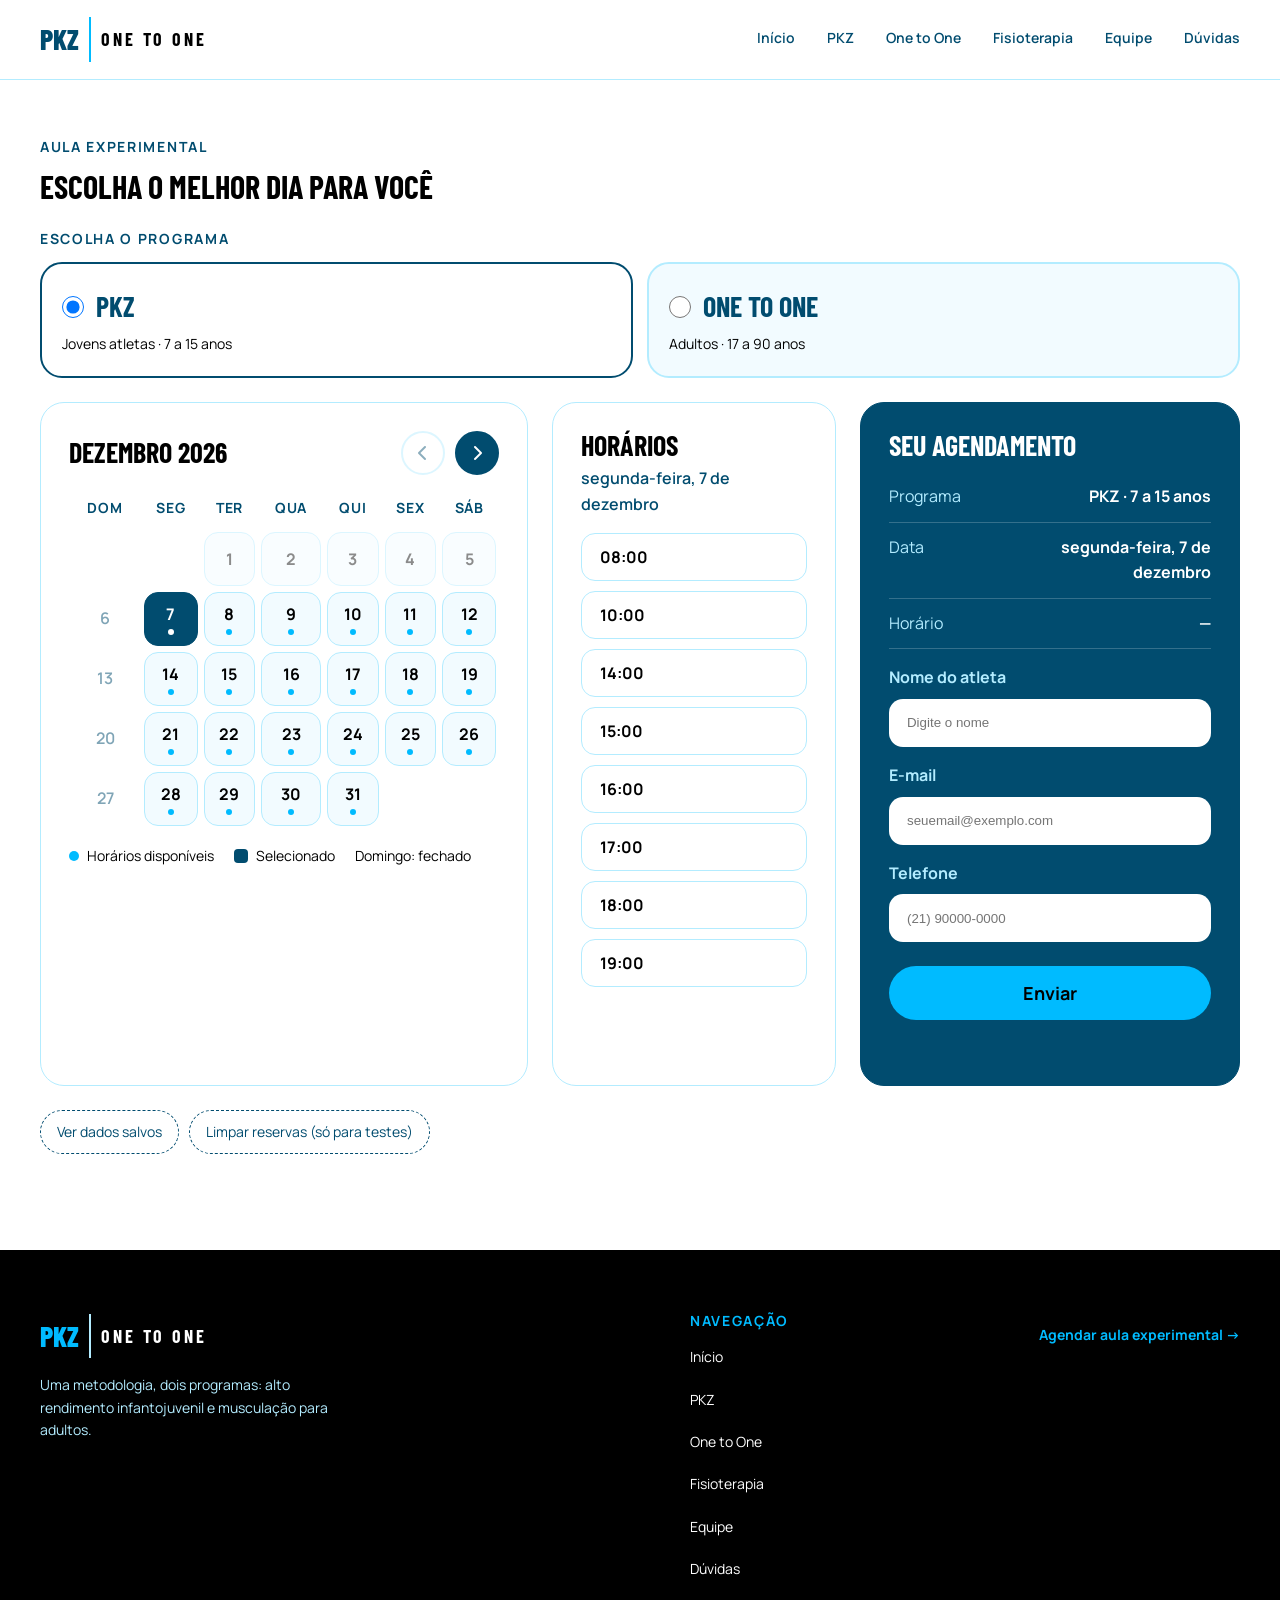
==== commit de5df867: "fisioterapia v2" ====
--- a/agendamento.html
+++ b/agendamento.html
@@ -21,6 +21,7 @@
       <li><a href="index.html">Início</a></li>
       <li><a href="PKZ.html">PKZ</a></li>
       <li><a href="OnetoOne.html">One to One</a></li>
+      <li><a href="Fisioterapia.html">Fisioterapia</a></li>
       <li><a href="equipe.html">Equipe</a></li>
       <li><a href="index.html#duvidas">Dúvidas</a></li>
       </ul>
@@ -133,6 +134,7 @@
         <li><a href="index.html">Início</a></li>
         <li><a href="PKZ.html">PKZ</a></li>
         <li><a href="OnetoOne.html">One to One</a></li>
+        <li><a href="Fisioterapia.html">Fisioterapia</a></li>
         <li><a href="equipe.html">Equipe</a></li>
         <li><a href="index.html#duvidas">Dúvidas</a></li>
       </ul>
@@ -143,3 +145,5 @@
 
 </body>
 </html>
+
+
--- a/style.css
+++ b/style.css
@@ -540,7 +540,7 @@
 
 .pagina-landing .card-treinador img {
   width: 100%;
-  height: 220px;
+  height: 440px;
   object-fit: cover;
   border-radius: 24px 24px 0 0;
   background-color: #014c6f;
@@ -2104,7 +2104,7 @@
 
 .pagina-equipe .treinador img {
   width: 100%;
-  height: 220px;
+  height: 440px;
   object-fit: cover;
   display: block;
 }
